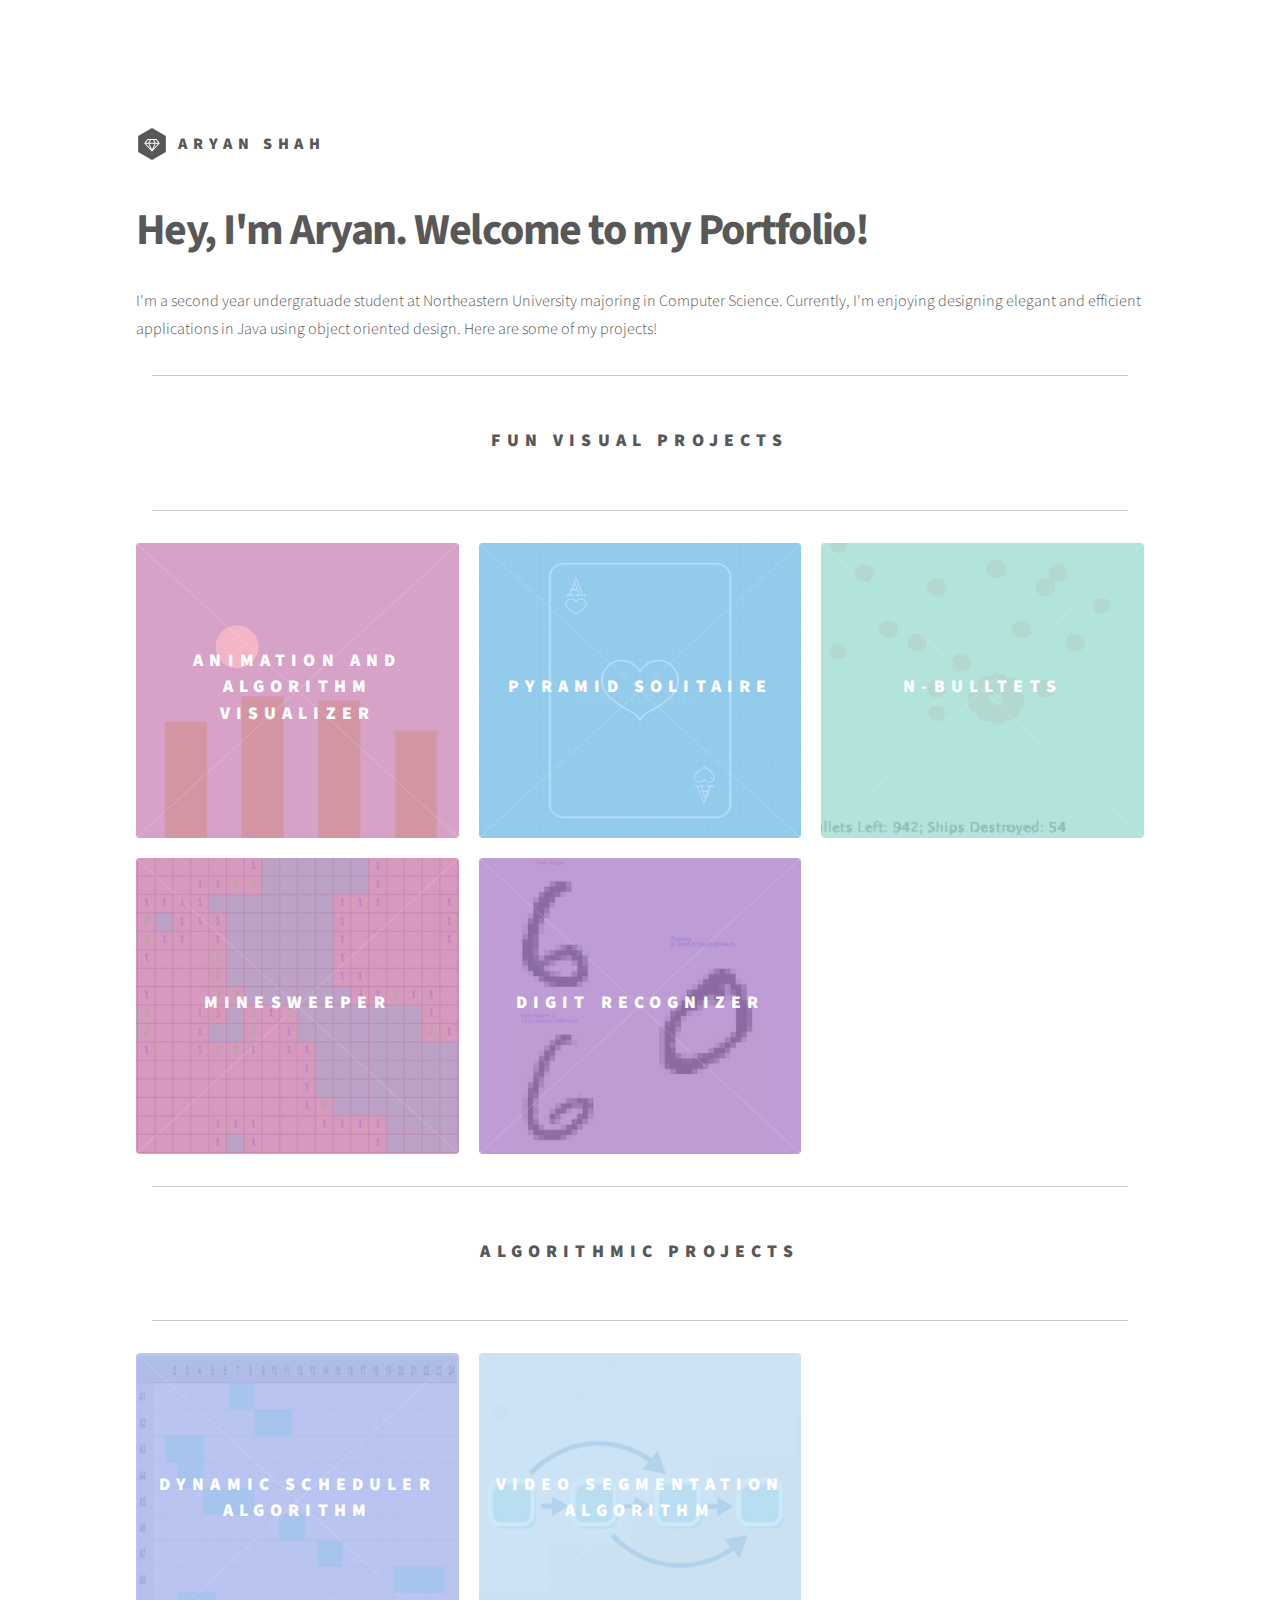
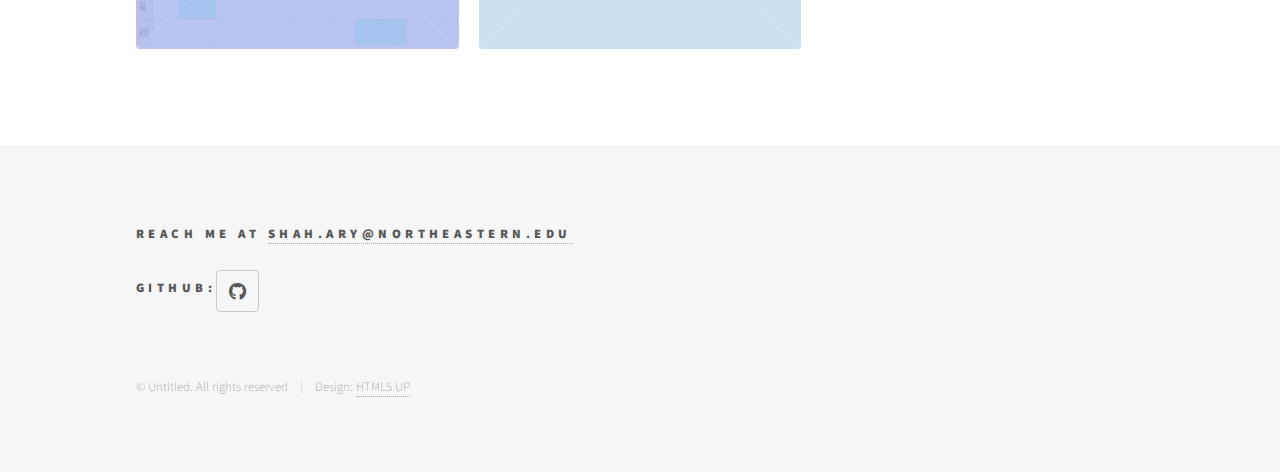
==== index.html @ 9be055de "Initial commit" ====
<!DOCTYPE HTML>
<!--
	Phantom by HTML5 UP
	html5up.net | @ajlkn
	Free for personal and commercial use under the CCA 3.0 license (html5up.net/license)
-->
<html>
	<head>
		<title>My Portfolio</title>
		<meta charset="utf-8" />
		<meta name="viewport" content="width=device-width, initial-scale=1, user-scalable=no" />
		<link rel="stylesheet" href="assets/css/main.css" />
		<noscript><link rel="stylesheet" href="assets/css/noscript.css" /></noscript>
	</head>
	<body class="is-preload">
		<!-- Wrapper -->
			<div id="wrapper">

				<!-- Header -->
					<header id="header">
						<div class="inner">
							<!-- Logo -->
							<a href="index.html" class="logo">
								<span class="symbol"><img src="images/logo.svg" alt="" /></span><span class="title">Aryan Shah</span>
							</a>
						</div>
					</header>

				<!-- Main -->
					<div id="main">
						<div class="inner">
							<header>
								<h1>Hey, I'm Aryan. Welcome to my Portfolio!</h1>
								<p>I'm a second year undergratuade student at Northeastern University majoring in Computer Science. Currently, I'm enjoying  
									designing elegant and efficient applications in Java using object oriented design. Here are some of my projects!
								</p> 
							</header>
							<hr>
							<h2 class="tiles-title">Fun Visual Projects</h2>
							<hr>
							<section class="tiles">
								<article class="style1">
									<span class="image">
										<img src="images/buildings.png" alt="" />
									</span>
									<a href="show-visualizer.html">
										<h2>Animation and Algorithm Visualizer</h2>
										<div class="content">
											<p class="bold">A Java Application that parses and renders a set of textual instructions as an animation.
											</p>
										</div>
									</a>
								</article>
								<article class="style2">
									<span class="image">
										<img src="images/hearts.jpg" alt="" />
									</span>
									<a href="show-solitaire.html">
										<h2>Pyramid Solitaire</h2>
										<div class="content">
											<p class="bold">A game of Pyramid Solitaire with some exciting variations, playable from the command line.</p>
										</div>
									</a>
								</article>
								<article class="style3">
									<span class="image">
										<img src="images/N-Bullets-New.png" alt="" />
									</span>
									<a href="show-bullets.html">
										<h2>N-Bulltets</h2>
										<div class="content">
											<p class="bold">A visually appealing game of shooting bullets that have a domino like effect on colliding with ships.</p>
										</div>
									</a>
								</article>
								<article class="style4">
									<span class="image">
										<img src="images/Minesweeper.png" alt="" />
									</span>
									<a href="show-minesweeper.html">
										<h2>Minesweeper</h2>
										<div class="content">
											<p class="bold">The classic game of Minesweeper!</p>
										</div>
									</a>
								</article>
								<article class="style5">
									<span class="image" style="opacity: 150%;">
										<img src="images/digit-recognizer.png" alt="" />
									</span>
									<a href="show-classifier.html">
										<h2>Digit Recognizer</h2>
										<div class="content">
											<p class="bold">Digit recognition in the functional programming language Racket.</p>
										</div>
									</a>
								</article>
							</section>
							<hr>
							<h2 class="tiles-title">Algorithmic Projects</h2>
							<hr>
							<section class="tiles">
								<article class="style6">
									<span class="image">
										<img src="images/interval-scheduling.png" alt="" />
									</span>
									<a href="show-scheduler.html">
										<h2>Dynamic Scheduler Algorithm</h2>
										<div class="content">
											<p class="bold">A scheduling algorithm that optimizes cancellable requests, recieved throughout the day, in linear time!</p>
										</div>
									</a>
								</article>
								<article class="style2">
									<span class="image" style="opacity: 50%;">
										<img src="images/dp.png" alt="" />
									</span>
									<a href="show-segmentation.html">
										<h2>Video Segmentation Algorithm</h2>
										<div class="content">
											<p class="bold">A dynamic programming algorithm that provides an optimal paritioning of clips from 3 different cameras to maximize video quality.</p>
										</div>
									</a>
							</section>
						</div>
					</div>

				<!-- Footer -->
					<footer id="footer">
						<div class="inner">
							<section>
								<h5>Reach me at <a href="mailto:shah.ary@northeastern.edu">shah.ary@northeastern.edu</a></h5>
								<div>
									<h5 style="float: left; margin: auto; padding-top: 1.5%;">GitHub:</h5><a style="float: left;" href="https://github.com/aryanshah701" target= "_blank" class="icon brands style2 fa-github"><span class="label">GitHub</span></a>
								</div>
							</section>
							<ul class="copyright">
								<li>&copy; Untitled. All rights reserved</li><li>Design: <a href="http://html5up.net">HTML5 UP</a></li>
							</ul>
						</div>
					</footer>

			</div>

		<!-- Scripts -->
			<script src="assets/js/jquery.min.js"></script>
			<script src="assets/js/browser.min.js"></script>
			<script src="assets/js/breakpoints.min.js"></script>
			<script src="assets/js/util.js"></script>
			<script src="assets/js/main.js"></script>

	</body>
</html>
---- assets/css/main.css ----
@import url(fontawesome-all.min.css);
@import url("https://fonts.googleapis.com/css?family=Source+Sans+Pro:300,700,900");

/*
	Phantom by HTML5 UP
	html5up.net | @ajlkn
	Free for personal and commercial use under the CCA 3.0 license (html5up.net/license)
*/

html, body, div, span, applet, object,
iframe, h1, h2, h3, h4, h5, h6, p, blockquote,
pre, a, abbr, acronym, address, big, cite,
code, del, dfn, em, img, ins, kbd, q, s, samp,
small, strike, strong, sub, sup, tt, var, b,
u, i, center, dl, dt, dd, ol, ul, li, fieldset,
form, label, legend, table, caption, tbody,
tfoot, thead, tr, th, td, article, aside,
canvas, details, embed, figure, figcaption,
footer, header, hgroup, menu, nav, output, ruby,
section, summary, time, mark, audio, video {
	margin: 0;
	padding: 0;
	border: 0;
	font-size: 100%;
	font: inherit;
	vertical-align: baseline;}

article, aside, details, figcaption, figure,
footer, header, hgroup, menu, nav, section {
	display: block;}

body {
	line-height: 1;
}

ol, ul {
	list-style: none;
}

blockquote, q {
	quotes: none;
}

	blockquote:before, blockquote:after, q:before, q:after {
		content: '';
		content: none;
	}

table {
	border-collapse: collapse;
	border-spacing: 0;
}

body {
	-webkit-text-size-adjust: none;
}

mark {
	background-color: transparent;
	color: inherit;
}

input::-moz-focus-inner {
	border: 0;
	padding: 0;
}

input, select, textarea {
	-moz-appearance: none;
	-webkit-appearance: none;
	-ms-appearance: none;
	appearance: none;
}

#algorithm-tiles {
	padding-top: 10%;
}

.tiles-title {
	padding-top: 2%;
	padding-bottom: 2%;
	text-align: center;
}

.bold {
	font-weight: 600;
}

.container {
	display: flex;
	justify-content: center;
}

.code-button {
	margin-left: 2%;
}

.video-container {
    position: relative;
    padding-bottom: 56.25%; /* 16:9 */
    height: 0;
}
.video-container iframe {
    position: absolute;
    top: 0;
    left: 0;
    width: 100%;
    height: 100%;
}

/* Basic */

	@-ms-viewport {
		width: device-width;
	}

	body {
		-ms-overflow-style: scrollbar;
	}

	@media screen and (max-width: 480px) {

		html, body {
			min-width: 320px;
		}

	}

	html {
		box-sizing: border-box;
	}

	*, *:before, *:after {
		box-sizing: inherit;
	}

	body {
		background: #ffffff;
	}

		body.is-preload *, body.is-preload *:before, body.is-preload *:after {
			-moz-animation: none !important;
			-webkit-animation: none !important;
			-ms-animation: none !important;
			animation: none !important;
			-moz-transition: none !important;
			-webkit-transition: none !important;
			-ms-transition: none !important;
			transition: none !important;
		}

/* Type */

	body, input, select, textarea {
		color: #585858;
		font-family: "Source Sans Pro", Helvetica, sans-serif;
		font-size: 16pt;
		font-weight: 300;
		line-height: 1.75;
	}

		@media screen and (max-width: 1680px) {

			body, input, select, textarea {
				font-size: 14pt;
			}

		}

		@media screen and (max-width: 1280px) {

			body, input, select, textarea {
				font-size: 12pt;
			}

		}

	a {
		-moz-transition: border-bottom-color 0.2s ease, color 0.2s ease;
		-webkit-transition: border-bottom-color 0.2s ease, color 0.2s ease;
		-ms-transition: border-bottom-color 0.2s ease, color 0.2s ease;
		transition: border-bottom-color 0.2s ease, color 0.2s ease;
		text-decoration: none;
		color: #585858;
		border-bottom: dotted 1px rgba(88, 88, 88, 0.5);
	}

		a:hover {
			border-bottom-color: transparent;
			color: #f2849e !important;
		}

	strong, b {
		font-weight: 900;
	}

	em, i {
		font-style: italic;
	}

	p {
		margin: 0 0 2em 0;
	}

	h1 {
		font-size: 2.75em;
		font-weight: 700;
		line-height: 1.3;
		margin: 0 0 1em 0;
		letter-spacing: -0.035em;
	}

		h1 a {
			color: inherit;
		}

		@media screen and (max-width: 736px) {

			h1 {
				font-size: 2em;
				margin: 0 0 1em 0;
			}

		}

		@media screen and (max-width: 360px) {

			h1 {
				font-size: 1.75em;
			}

		}

	h2, h3, h4, h5, h6 {
		font-weight: 900;
		line-height: 1.5;
		margin: 0 0 2em 0;
		text-transform: uppercase;
		letter-spacing: 0.35em;
	}

		h2 a, h3 a, h4 a, h5 a, h6 a {
			color: inherit;
		}

	h2 {
		font-size: 1.1em;
	}

	h3 {
		font-size: 1em;
	}

	h4 {
		font-size: 0.8em;
	}

	h5 {
		font-size: 0.8em;
	}

	h6 {
		font-size: 0.8em;
	}

	@media screen and (max-width: 980px) {

		h1 br, h2 br, h3 br, h4 br, h5 br, h6 br {
			display: none;
		}

	}

	@media screen and (max-width: 736px) {

		h2 {
			font-size: 1em;
		}

		h3 {
			font-size: 0.8em;
		}

	}

	sub {
		font-size: 0.8em;
		position: relative;
		top: 0.5em;
	}

	sup {
		font-size: 0.8em;
		position: relative;
		top: -0.5em;
	}

	blockquote {
		border-left: solid 4px #c9c9c9;
		font-style: italic;
		margin: 0 0 2em 0;
		padding: 0.5em 0 0.5em 2em;
	}

	code {
		background: rgba(144, 144, 144, 0.075);
		border-radius: 4px;
		border: solid 1px #c9c9c9;
		font-family: "Courier New", monospace;
		font-size: 0.9em;
		margin: 0 0.25em;
		padding: 0.25em 0.65em;
	}

	pre {
		-webkit-overflow-scrolling: touch;
		font-family: "Courier New", monospace;
		font-size: 0.9em;
		margin: 0 0 2em 0;
	}

		pre code {
			display: block;
			line-height: 1.75;
			padding: 1em 1.5em;
			overflow-x: auto;
		}

	hr {
		border: 0;
		border-bottom: solid 1px #c9c9c9;
		margin: 2em 1em;
	}

		hr.major {
			margin: 1em 0;
		}

	.align-left {
		text-align: left;
	}

	.align-center {
		text-align: center;
	}

	.align-right {
		text-align: right;
	}

/* Row */

	.row {
		display: flex;
		flex-wrap: wrap;
		box-sizing: border-box;
		align-items: stretch;
	}

		.row > * {
			box-sizing: border-box;
		}

		.row.gtr-uniform > * > :last-child {
			margin-bottom: 0;
		}

		.row.aln-left {
			justify-content: flex-start;
		}

		.row.aln-center {
			justify-content: center;
		}

		.row.aln-right {
			justify-content: flex-end;
		}

		.row.aln-top {
			align-items: flex-start;
		}

		.row.aln-middle {
			align-items: center;
		}

		.row.aln-bottom {
			align-items: flex-end;
		}

		.row > .imp {
			order: -1;
		}

		.row > .col-1 {
			width: 8.33333%;
		}

		.row > .off-1 {
			margin-left: 8.33333%;
		}

		.row > .col-2 {
			width: 16.66667%;
		}

		.row > .off-2 {
			margin-left: 16.66667%;
		}

		.row > .col-3 {
			width: 25%;
		}

		.row > .off-3 {
			margin-left: 25%;
		}

		.row > .col-4 {
			width: 33.33333%;
		}

		.row > .off-4 {
			margin-left: 33.33333%;
		}

		.row > .col-5 {
			width: 41.66667%;
		}

		.row > .off-5 {
			margin-left: 41.66667%;
		}

		.row > .col-6 {
			width: 50%;
		}

		.row > .off-6 {
			margin-left: 50%;
		}

		.row > .col-7 {
			width: 58.33333%;
		}

		.row > .off-7 {
			margin-left: 58.33333%;
		}

		.row > .col-8 {
			width: 66.66667%;
		}

		.row > .off-8 {
			margin-left: 66.66667%;
		}

		.row > .col-9 {
			width: 75%;
		}

		.row > .off-9 {
			margin-left: 75%;
		}

		.row > .col-10 {
			width: 83.33333%;
		}

		.row > .off-10 {
			margin-left: 83.33333%;
		}

		.row > .col-11 {
			width: 91.66667%;
		}

		.row > .off-11 {
			margin-left: 91.66667%;
		}

		.row > .col-12 {
			width: 100%;
		}

		.row > .off-12 {
			margin-left: 100%;
		}

		.row.gtr-0 {
			margin-top: 0;
			margin-left: 0em;
		}

			.row.gtr-0 > * {
				padding: 0 0 0 0em;
			}

			.row.gtr-0.gtr-uniform {
				margin-top: 0em;
			}

				.row.gtr-0.gtr-uniform > * {
					padding-top: 0em;
				}

		.row.gtr-25 {
			margin-top: 0;
			margin-left: -0.5em;
		}

			.row.gtr-25 > * {
				padding: 0 0 0 0.5em;
			}

			.row.gtr-25.gtr-uniform {
				margin-top: -0.5em;
			}

				.row.gtr-25.gtr-uniform > * {
					padding-top: 0.5em;
				}

		.row.gtr-50 {
			margin-top: 0;
			margin-left: -1em;
		}

			.row.gtr-50 > * {
				padding: 0 0 0 1em;
			}

			.row.gtr-50.gtr-uniform {
				margin-top: -1em;
			}

				.row.gtr-50.gtr-uniform > * {
					padding-top: 1em;
				}

		.row {
			margin-top: 0;
			margin-left: -2em;
		}

			.row > * {
				padding: 0 0 0 2em;
			}

			.row.gtr-uniform {
				margin-top: -2em;
			}

				.row.gtr-uniform > * {
					padding-top: 2em;
				}

		.row.gtr-150 {
			margin-top: 0;
			margin-left: -3em;
		}

			.row.gtr-150 > * {
				padding: 0 0 0 3em;
			}

			.row.gtr-150.gtr-uniform {
				margin-top: -3em;
			}

				.row.gtr-150.gtr-uniform > * {
					padding-top: 3em;
				}

		.row.gtr-200 {
			margin-top: 0;
			margin-left: -4em;
		}

			.row.gtr-200 > * {
				padding: 0 0 0 4em;
			}

			.row.gtr-200.gtr-uniform {
				margin-top: -4em;
			}

				.row.gtr-200.gtr-uniform > * {
					padding-top: 4em;
				}

		@media screen and (max-width: 1680px) {

			.row {
				display: flex;
				flex-wrap: wrap;
				box-sizing: border-box;
				align-items: stretch;
			}

				.row > * {
					box-sizing: border-box;
				}

				.row.gtr-uniform > * > :last-child {
					margin-bottom: 0;
				}

				.row.aln-left {
					justify-content: flex-start;
				}

				.row.aln-center {
					justify-content: center;
				}

				.row.aln-right {
					justify-content: flex-end;
				}

				.row.aln-top {
					align-items: flex-start;
				}

				.row.aln-middle {
					align-items: center;
				}

				.row.aln-bottom {
					align-items: flex-end;
				}

				.row > .imp-xlarge {
					order: -1;
				}

				.row > .col-1-xlarge {
					width: 8.33333%;
				}

				.row > .off-1-xlarge {
					margin-left: 8.33333%;
				}

				.row > .col-2-xlarge {
					width: 16.66667%;
				}

				.row > .off-2-xlarge {
					margin-left: 16.66667%;
				}

				.row > .col-3-xlarge {
					width: 25%;
				}

				.row > .off-3-xlarge {
					margin-left: 25%;
				}

				.row > .col-4-xlarge {
					width: 33.33333%;
				}

				.row > .off-4-xlarge {
					margin-left: 33.33333%;
				}

				.row > .col-5-xlarge {
					width: 41.66667%;
				}

				.row > .off-5-xlarge {
					margin-left: 41.66667%;
				}

				.row > .col-6-xlarge {
					width: 50%;
				}

				.row > .off-6-xlarge {
					margin-left: 50%;
				}

				.row > .col-7-xlarge {
					width: 58.33333%;
				}

				.row > .off-7-xlarge {
					margin-left: 58.33333%;
				}

				.row > .col-8-xlarge {
					width: 66.66667%;
				}

				.row > .off-8-xlarge {
					margin-left: 66.66667%;
				}

				.row > .col-9-xlarge {
					width: 75%;
				}

				.row > .off-9-xlarge {
					margin-left: 75%;
				}

				.row > .col-10-xlarge {
					width: 83.33333%;
				}

				.row > .off-10-xlarge {
					margin-left: 83.33333%;
				}

				.row > .col-11-xlarge {
					width: 91.66667%;
				}

				.row > .off-11-xlarge {
					margin-left: 91.66667%;
				}

				.row > .col-12-xlarge {
					width: 100%;
				}

				.row > .off-12-xlarge {
					margin-left: 100%;
				}

				.row.gtr-0 {
					margin-top: 0;
					margin-left: 0em;
				}

					.row.gtr-0 > * {
						padding: 0 0 0 0em;
					}

					.row.gtr-0.gtr-uniform {
						margin-top: 0em;
					}

						.row.gtr-0.gtr-uniform > * {
							padding-top: 0em;
						}

				.row.gtr-25 {
					margin-top: 0;
					margin-left: -0.5em;
				}

					.row.gtr-25 > * {
						padding: 0 0 0 0.5em;
					}

					.row.gtr-25.gtr-uniform {
						margin-top: -0.5em;
					}

						.row.gtr-25.gtr-uniform > * {
							padding-top: 0.5em;
						}

				.row.gtr-50 {
					margin-top: 0;
					margin-left: -1em;
				}

					.row.gtr-50 > * {
						padding: 0 0 0 1em;
					}

					.row.gtr-50.gtr-uniform {
						margin-top: -1em;
					}

						.row.gtr-50.gtr-uniform > * {
							padding-top: 1em;
						}

				.row {
					margin-top: 0;
					margin-left: -2em;
				}

					.row > * {
						padding: 0 0 0 2em;
					}

					.row.gtr-uniform {
						margin-top: -2em;
					}

						.row.gtr-uniform > * {
							padding-top: 2em;
						}

				.row.gtr-150 {
					margin-top: 0;
					margin-left: -3em;
				}

					.row.gtr-150 > * {
						padding: 0 0 0 3em;
					}

					.row.gtr-150.gtr-uniform {
						margin-top: -3em;
					}

						.row.gtr-150.gtr-uniform > * {
							padding-top: 3em;
						}

				.row.gtr-200 {
					margin-top: 0;
					margin-left: -4em;
				}

					.row.gtr-200 > * {
						padding: 0 0 0 4em;
					}

					.row.gtr-200.gtr-uniform {
						margin-top: -4em;
					}

						.row.gtr-200.gtr-uniform > * {
							padding-top: 4em;
						}

		}

		@media screen and (max-width: 1280px) {

			.row {
				display: flex;
				flex-wrap: wrap;
				box-sizing: border-box;
				align-items: stretch;
			}

				.row > * {
					box-sizing: border-box;
				}

				.row.gtr-uniform > * > :last-child {
					margin-bottom: 0;
				}

				.row.aln-left {
					justify-content: flex-start;
				}

				.row.aln-center {
					justify-content: center;
				}

				.row.aln-right {
					justify-content: flex-end;
				}

				.row.aln-top {
					align-items: flex-start;
				}

				.row.aln-middle {
					align-items: center;
				}

				.row.aln-bottom {
					align-items: flex-end;
				}

				.row > .imp-large {
					order: -1;
				}

				.row > .col-1-large {
					width: 8.33333%;
				}

				.row > .off-1-large {
					margin-left: 8.33333%;
				}

				.row > .col-2-large {
					width: 16.66667%;
				}

				.row > .off-2-large {
					margin-left: 16.66667%;
				}

				.row > .col-3-large {
					width: 25%;
				}

				.row > .off-3-large {
					margin-left: 25%;
				}

				.row > .col-4-large {
					width: 33.33333%;
				}

				.row > .off-4-large {
					margin-left: 33.33333%;
				}

				.row > .col-5-large {
					width: 41.66667%;
				}

				.row > .off-5-large {
					margin-left: 41.66667%;
				}

				.row > .col-6-large {
					width: 50%;
				}

				.row > .off-6-large {
					margin-left: 50%;
				}

				.row > .col-7-large {
					width: 58.33333%;
				}

				.row > .off-7-large {
					margin-left: 58.33333%;
				}

				.row > .col-8-large {
					width: 66.66667%;
				}

				.row > .off-8-large {
					margin-left: 66.66667%;
				}

				.row > .col-9-large {
					width: 75%;
				}

				.row > .off-9-large {
					margin-left: 75%;
				}

				.row > .col-10-large {
					width: 83.33333%;
				}

				.row > .off-10-large {
					margin-left: 83.33333%;
				}

				.row > .col-11-large {
					width: 91.66667%;
				}

				.row > .off-11-large {
					margin-left: 91.66667%;
				}

				.row > .col-12-large {
					width: 100%;
				}

				.row > .off-12-large {
					margin-left: 100%;
				}

				.row.gtr-0 {
					margin-top: 0;
					margin-left: 0em;
				}

					.row.gtr-0 > * {
						padding: 0 0 0 0em;
					}

					.row.gtr-0.gtr-uniform {
						margin-top: 0em;
					}

						.row.gtr-0.gtr-uniform > * {
							padding-top: 0em;
						}

				.row.gtr-25 {
					margin-top: 0;
					margin-left: -0.5em;
				}

					.row.gtr-25 > * {
						padding: 0 0 0 0.5em;
					}

					.row.gtr-25.gtr-uniform {
						margin-top: -0.5em;
					}

						.row.gtr-25.gtr-uniform > * {
							padding-top: 0.5em;
						}

				.row.gtr-50 {
					margin-top: 0;
					margin-left: -1em;
				}

					.row.gtr-50 > * {
						padding: 0 0 0 1em;
					}

					.row.gtr-50.gtr-uniform {
						margin-top: -1em;
					}

						.row.gtr-50.gtr-uniform > * {
							padding-top: 1em;
						}

				.row {
					margin-top: 0;
					margin-left: -2em;
				}

					.row > * {
						padding: 0 0 0 2em;
					}

					.row.gtr-uniform {
						margin-top: -2em;
					}

						.row.gtr-uniform > * {
							padding-top: 2em;
						}

				.row.gtr-150 {
					margin-top: 0;
					margin-left: -3em;
				}

					.row.gtr-150 > * {
						padding: 0 0 0 3em;
					}

					.row.gtr-150.gtr-uniform {
						margin-top: -3em;
					}

						.row.gtr-150.gtr-uniform > * {
							padding-top: 3em;
						}

				.row.gtr-200 {
					margin-top: 0;
					margin-left: -4em;
				}

					.row.gtr-200 > * {
						padding: 0 0 0 4em;
					}

					.row.gtr-200.gtr-uniform {
						margin-top: -4em;
					}

						.row.gtr-200.gtr-uniform > * {
							padding-top: 4em;
						}

		}

		@media screen and (max-width: 980px) {

			.row {
				display: flex;
				flex-wrap: wrap;
				box-sizing: border-box;
				align-items: stretch;
			}

				.row > * {
					box-sizing: border-box;
				}

				.row.gtr-uniform > * > :last-child {
					margin-bottom: 0;
				}

				.row.aln-left {
					justify-content: flex-start;
				}

				.row.aln-center {
					justify-content: center;
				}

				.row.aln-right {
					justify-content: flex-end;
				}

				.row.aln-top {
					align-items: flex-start;
				}

				.row.aln-middle {
					align-items: center;
				}

				.row.aln-bottom {
					align-items: flex-end;
				}

				.row > .imp-medium {
					order: -1;
				}

				.row > .col-1-medium {
					width: 8.33333%;
				}

				.row > .off-1-medium {
					margin-left: 8.33333%;
				}

				.row > .col-2-medium {
					width: 16.66667%;
				}

				.row > .off-2-medium {
					margin-left: 16.66667%;
				}

				.row > .col-3-medium {
					width: 25%;
				}

				.row > .off-3-medium {
					margin-left: 25%;
				}

				.row > .col-4-medium {
					width: 33.33333%;
				}

				.row > .off-4-medium {
					margin-left: 33.33333%;
				}

				.row > .col-5-medium {
					width: 41.66667%;
				}

				.row > .off-5-medium {
					margin-left: 41.66667%;
				}

				.row > .col-6-medium {
					width: 50%;
				}

				.row > .off-6-medium {
					margin-left: 50%;
				}

				.row > .col-7-medium {
					width: 58.33333%;
				}

				.row > .off-7-medium {
					margin-left: 58.33333%;
				}

				.row > .col-8-medium {
					width: 66.66667%;
				}

				.row > .off-8-medium {
					margin-left: 66.66667%;
				}

				.row > .col-9-medium {
					width: 75%;
				}

				.row > .off-9-medium {
					margin-left: 75%;
				}

				.row > .col-10-medium {
					width: 83.33333%;
				}

				.row > .off-10-medium {
					margin-left: 83.33333%;
				}

				.row > .col-11-medium {
					width: 91.66667%;
				}

				.row > .off-11-medium {
					margin-left: 91.66667%;
				}

				.row > .col-12-medium {
					width: 100%;
				}

				.row > .off-12-medium {
					margin-left: 100%;
				}

				.row.gtr-0 {
					margin-top: 0;
					margin-left: 0em;
				}

					.row.gtr-0 > * {
						padding: 0 0 0 0em;
					}

					.row.gtr-0.gtr-uniform {
						margin-top: 0em;
					}

						.row.gtr-0.gtr-uniform > * {
							padding-top: 0em;
						}

				.row.gtr-25 {
					margin-top: 0;
					margin-left: -0.375em;
				}

					.row.gtr-25 > * {
						padding: 0 0 0 0.375em;
					}

					.row.gtr-25.gtr-uniform {
						margin-top: -0.375em;
					}

						.row.gtr-25.gtr-uniform > * {
							padding-top: 0.375em;
						}

				.row.gtr-50 {
					margin-top: 0;
					margin-left: -0.75em;
				}

					.row.gtr-50 > * {
						padding: 0 0 0 0.75em;
					}

					.row.gtr-50.gtr-uniform {
						margin-top: -0.75em;
					}

						.row.gtr-50.gtr-uniform > * {
							padding-top: 0.75em;
						}

				.row {
					margin-top: 0;
					margin-left: -1.5em;
				}

					.row > * {
						padding: 0 0 0 1.5em;
					}

					.row.gtr-uniform {
						margin-top: -1.5em;
					}

						.row.gtr-uniform > * {
							padding-top: 1.5em;
						}

				.row.gtr-150 {
					margin-top: 0;
					margin-left: -2.25em;
				}

					.row.gtr-150 > * {
						padding: 0 0 0 2.25em;
					}

					.row.gtr-150.gtr-uniform {
						margin-top: -2.25em;
					}

						.row.gtr-150.gtr-uniform > * {
							padding-top: 2.25em;
						}

				.row.gtr-200 {
					margin-top: 0;
					margin-left: -3em;
				}

					.row.gtr-200 > * {
						padding: 0 0 0 3em;
					}

					.row.gtr-200.gtr-uniform {
						margin-top: -3em;
					}

						.row.gtr-200.gtr-uniform > * {
							padding-top: 3em;
						}

		}

		@media screen and (max-width: 736px) {

			.row {
				display: flex;
				flex-wrap: wrap;
				box-sizing: border-box;
				align-items: stretch;
			}

				.row > * {
					box-sizing: border-box;
				}

				.row.gtr-uniform > * > :last-child {
					margin-bottom: 0;
				}

				.row.aln-left {
					justify-content: flex-start;
				}

				.row.aln-center {
					justify-content: center;
				}

				.row.aln-right {
					justify-content: flex-end;
				}

				.row.aln-top {
					align-items: flex-start;
				}

				.row.aln-middle {
					align-items: center;
				}

				.row.aln-bottom {
					align-items: flex-end;
				}

				.row > .imp-small {
					order: -1;
				}

				.row > .col-1-small {
					width: 8.33333%;
				}

				.row > .off-1-small {
					margin-left: 8.33333%;
				}

				.row > .col-2-small {
					width: 16.66667%;
				}

				.row > .off-2-small {
					margin-left: 16.66667%;
				}

				.row > .col-3-small {
					width: 25%;
				}

				.row > .off-3-small {
					margin-left: 25%;
				}

				.row > .col-4-small {
					width: 33.33333%;
				}

				.row > .off-4-small {
					margin-left: 33.33333%;
				}

				.row > .col-5-small {
					width: 41.66667%;
				}

				.row > .off-5-small {
					margin-left: 41.66667%;
				}

				.row > .col-6-small {
					width: 50%;
				}

				.row > .off-6-small {
					margin-left: 50%;
				}

				.row > .col-7-small {
					width: 58.33333%;
				}

				.row > .off-7-small {
					margin-left: 58.33333%;
				}

				.row > .col-8-small {
					width: 66.66667%;
				}

				.row > .off-8-small {
					margin-left: 66.66667%;
				}

				.row > .col-9-small {
					width: 75%;
				}

				.row > .off-9-small {
					margin-left: 75%;
				}

				.row > .col-10-small {
					width: 83.33333%;
				}

				.row > .off-10-small {
					margin-left: 83.33333%;
				}

				.row > .col-11-small {
					width: 91.66667%;
				}

				.row > .off-11-small {
					margin-left: 91.66667%;
				}

				.row > .col-12-small {
					width: 100%;
				}

				.row > .off-12-small {
					margin-left: 100%;
				}

				.row.gtr-0 {
					margin-top: 0;
					margin-left: 0em;
				}

					.row.gtr-0 > * {
						padding: 0 0 0 0em;
					}

					.row.gtr-0.gtr-uniform {
						margin-top: 0em;
					}

						.row.gtr-0.gtr-uniform > * {
							padding-top: 0em;
						}

				.row.gtr-25 {
					margin-top: 0;
					margin-left: -0.25em;
				}

					.row.gtr-25 > * {
						padding: 0 0 0 0.25em;
					}

					.row.gtr-25.gtr-uniform {
						margin-top: -0.25em;
					}

						.row.gtr-25.gtr-uniform > * {
							padding-top: 0.25em;
						}

				.row.gtr-50 {
					margin-top: 0;
					margin-left: -0.5em;
				}

					.row.gtr-50 > * {
						padding: 0 0 0 0.5em;
					}

					.row.gtr-50.gtr-uniform {
						margin-top: -0.5em;
					}

						.row.gtr-50.gtr-uniform > * {
							padding-top: 0.5em;
						}

				.row {
					margin-top: 0;
					margin-left: -1em;
				}

					.row > * {
						padding: 0 0 0 1em;
					}

					.row.gtr-uniform {
						margin-top: -1em;
					}

						.row.gtr-uniform > * {
							padding-top: 1em;
						}

				.row.gtr-150 {
					margin-top: 0;
					margin-left: -1.5em;
				}

					.row.gtr-150 > * {
						padding: 0 0 0 1.5em;
					}

					.row.gtr-150.gtr-uniform {
						margin-top: -1.5em;
					}

						.row.gtr-150.gtr-uniform > * {
							padding-top: 1.5em;
						}

				.row.gtr-200 {
					margin-top: 0;
					margin-left: -2em;
				}

					.row.gtr-200 > * {
						padding: 0 0 0 2em;
					}

					.row.gtr-200.gtr-uniform {
						margin-top: -2em;
					}

						.row.gtr-200.gtr-uniform > * {
							padding-top: 2em;
						}

		}

		@media screen and (max-width: 480px) {

			.row {
				display: flex;
				flex-wrap: wrap;
				box-sizing: border-box;
				align-items: stretch;
			}

				.row > * {
					box-sizing: border-box;
				}

				.row.gtr-uniform > * > :last-child {
					margin-bottom: 0;
				}

				.row.aln-left {
					justify-content: flex-start;
				}

				.row.aln-center {
					justify-content: center;
				}

				.row.aln-right {
					justify-content: flex-end;
				}

				.row.aln-top {
					align-items: flex-start;
				}

				.row.aln-middle {
					align-items: center;
				}

				.row.aln-bottom {
					align-items: flex-end;
				}

				.row > .imp-xsmall {
					order: -1;
				}

				.row > .col-1-xsmall {
					width: 8.33333%;
				}

				.row > .off-1-xsmall {
					margin-left: 8.33333%;
				}

				.row > .col-2-xsmall {
					width: 16.66667%;
				}

				.row > .off-2-xsmall {
					margin-left: 16.66667%;
				}

				.row > .col-3-xsmall {
					width: 25%;
				}

				.row > .off-3-xsmall {
					margin-left: 25%;
				}

				.row > .col-4-xsmall {
					width: 33.33333%;
				}

				.row > .off-4-xsmall {
					margin-left: 33.33333%;
				}

				.row > .col-5-xsmall {
					width: 41.66667%;
				}

				.row > .off-5-xsmall {
					margin-left: 41.66667%;
				}

				.row > .col-6-xsmall {
					width: 50%;
				}

				.row > .off-6-xsmall {
					margin-left: 50%;
				}

				.row > .col-7-xsmall {
					width: 58.33333%;
				}

				.row > .off-7-xsmall {
					margin-left: 58.33333%;
				}

				.row > .col-8-xsmall {
					width: 66.66667%;
				}

				.row > .off-8-xsmall {
					margin-left: 66.66667%;
				}

				.row > .col-9-xsmall {
					width: 75%;
				}

				.row > .off-9-xsmall {
					margin-left: 75%;
				}

				.row > .col-10-xsmall {
					width: 83.33333%;
				}

				.row > .off-10-xsmall {
					margin-left: 83.33333%;
				}

				.row > .col-11-xsmall {
					width: 91.66667%;
				}

				.row > .off-11-xsmall {
					margin-left: 91.66667%;
				}

				.row > .col-12-xsmall {
					width: 100%;
				}

				.row > .off-12-xsmall {
					margin-left: 100%;
				}

				.row.gtr-0 {
					margin-top: 0;
					margin-left: 0em;
				}

					.row.gtr-0 > * {
						padding: 0 0 0 0em;
					}

					.row.gtr-0.gtr-uniform {
						margin-top: 0em;
					}

						.row.gtr-0.gtr-uniform > * {
							padding-top: 0em;
						}

				.row.gtr-25 {
					margin-top: 0;
					margin-left: -0.25em;
				}

					.row.gtr-25 > * {
						padding: 0 0 0 0.25em;
					}

					.row.gtr-25.gtr-uniform {
						margin-top: -0.25em;
					}

						.row.gtr-25.gtr-uniform > * {
							padding-top: 0.25em;
						}

				.row.gtr-50 {
					margin-top: 0;
					margin-left: -0.5em;
				}

					.row.gtr-50 > * {
						padding: 0 0 0 0.5em;
					}

					.row.gtr-50.gtr-uniform {
						margin-top: -0.5em;
					}

						.row.gtr-50.gtr-uniform > * {
							padding-top: 0.5em;
						}

				.row {
					margin-top: 0;
					margin-left: -1em;
				}

					.row > * {
						padding: 0 0 0 1em;
					}

					.row.gtr-uniform {
						margin-top: -1em;
					}

						.row.gtr-uniform > * {
							padding-top: 1em;
						}

				.row.gtr-150 {
					margin-top: 0;
					margin-left: -1.5em;
				}

					.row.gtr-150 > * {
						padding: 0 0 0 1.5em;
					}

					.row.gtr-150.gtr-uniform {
						margin-top: -1.5em;
					}

						.row.gtr-150.gtr-uniform > * {
							padding-top: 1.5em;
						}

				.row.gtr-200 {
					margin-top: 0;
					margin-left: -2em;
				}

					.row.gtr-200 > * {
						padding: 0 0 0 2em;
					}

					.row.gtr-200.gtr-uniform {
						margin-top: -2em;
					}

						.row.gtr-200.gtr-uniform > * {
							padding-top: 2em;
						}

		}

/* Section/Article */

	section.special, article.special {
		text-align: center;
	}

	header p {
		margin-top: -1em;
	}

	@media screen and (max-width: 736px) {

		header p {
			margin-top: 0;
		}

	}

/* Icon */

	.icon {
		text-decoration: none;
		border-bottom: none;
		position: relative;
	}

		.icon:before {
			-moz-osx-font-smoothing: grayscale;
			-webkit-font-smoothing: antialiased;
			display: inline-block;
			font-style: normal;
			font-variant: normal;
			text-rendering: auto;
			line-height: 1;
			text-transform: none !important;
			font-family: 'Font Awesome 5 Free';
			font-weight: 400;
		}

		.icon > .label {
			display: none;
		}

		.icon:before {
			line-height: inherit;
		}

		.icon.solid:before {
			font-weight: 900;
		}

		.icon.brands:before {
			font-family: 'Font Awesome 5 Brands';
		}

		.icon.style2 {
			-moz-transition: background-color 0.2s ease-in-out, color 0.2s ease-in-out, border-color 0.2s ease-in-out;
			-webkit-transition: background-color 0.2s ease-in-out, color 0.2s ease-in-out, border-color 0.2s ease-in-out;
			-ms-transition: background-color 0.2s ease-in-out, color 0.2s ease-in-out, border-color 0.2s ease-in-out;
			transition: background-color 0.2s ease-in-out, color 0.2s ease-in-out, border-color 0.2s ease-in-out;
			background-color: transparent;
			border: solid 1px #c9c9c9;
			border-radius: 4px;
			width: 2.65em;
			height: 2.65em;
			display: inline-block;
			text-align: center;
			line-height: 2.65em;
			color: inherit;
		}

			.icon.style2:before {
				font-size: 1.1em;
			}

			.icon.style2:hover {
				color: #f2849e;
				border-color: #f2849e;
			}

			.icon.style2:active {
				background-color: rgba(242, 132, 158, 0.1);
			}

/* List */

	ol {
		list-style: decimal;
		margin: 0 0 2em 0;
		padding-left: 1.25em;
	}

		ol li {
			padding-left: 0.25em;
		}

	ul {
		list-style: disc;
		margin: 0 0 2em 0;
		padding-left: 1em;
	}

		ul li {
			padding-left: 0.5em;
		}

		ul.alt {
			list-style: none;
			padding-left: 0;
		}

			ul.alt li {
				border-top: solid 1px #c9c9c9;
				padding: 0.5em 0;
			}

				ul.alt li:first-child {
					border-top: 0;
					padding-top: 0;
				}

	dl {
		margin: 0 0 2em 0;
	}

		dl dt {
			display: block;
			font-weight: 900;
			margin: 0 0 1em 0;
		}

		dl dd {
			margin-left: 2em;
		}

/* Actions */

	ul.actions {
		display: -moz-flex;
		display: -webkit-flex;
		display: -ms-flex;
		display: flex;
		cursor: default;
		list-style: none;
		margin-left: -1em;
		padding-left: 0;
	}

		ul.actions li {
			padding: 0 0 0 1em;
			vertical-align: middle;
		}

		ul.actions.special {
			-moz-justify-content: center;
			-webkit-justify-content: center;
			-ms-justify-content: center;
			justify-content: center;
			width: 100%;
			margin-left: 0;
		}

			ul.actions.special li:first-child {
				padding-left: 0;
			}

		ul.actions.stacked {
			-moz-flex-direction: column;
			-webkit-flex-direction: column;
			-ms-flex-direction: column;
			flex-direction: column;
			margin-left: 0;
		}

			ul.actions.stacked li {
				padding: 1.3em 0 0 0;
			}

				ul.actions.stacked li:first-child {
					padding-top: 0;
				}

		ul.actions.fit {
			width: calc(100% + 1em);
		}

			ul.actions.fit li {
				-moz-flex-grow: 1;
				-webkit-flex-grow: 1;
				-ms-flex-grow: 1;
				flex-grow: 1;
				-moz-flex-shrink: 1;
				-webkit-flex-shrink: 1;
				-ms-flex-shrink: 1;
				flex-shrink: 1;
				width: 100%;
			}

				ul.actions.fit li > * {
					width: 100%;
				}

			ul.actions.fit.stacked {
				width: 100%;
			}

		@media screen and (max-width: 480px) {

			ul.actions:not(.fixed) {
				-moz-flex-direction: column;
				-webkit-flex-direction: column;
				-ms-flex-direction: column;
				flex-direction: column;
				margin-left: 0;
				width: 100% !important;
			}

				ul.actions:not(.fixed) li {
					-moz-flex-grow: 1;
					-webkit-flex-grow: 1;
					-ms-flex-grow: 1;
					flex-grow: 1;
					-moz-flex-shrink: 1;
					-webkit-flex-shrink: 1;
					-ms-flex-shrink: 1;
					flex-shrink: 1;
					padding: 1em 0 0 0;
					text-align: center;
					width: 100%;
				}

					ul.actions:not(.fixed) li > * {
						width: 100%;
					}

					ul.actions:not(.fixed) li:first-child {
						padding-top: 0;
					}

					ul.actions:not(.fixed) li input[type="submit"],
					ul.actions:not(.fixed) li input[type="reset"],
					ul.actions:not(.fixed) li input[type="button"],
					ul.actions:not(.fixed) li button,
					ul.actions:not(.fixed) li .button {
						width: 100%;
					}

						ul.actions:not(.fixed) li input[type="submit"].icon:before,
						ul.actions:not(.fixed) li input[type="reset"].icon:before,
						ul.actions:not(.fixed) li input[type="button"].icon:before,
						ul.actions:not(.fixed) li button.icon:before,
						ul.actions:not(.fixed) li .button.icon:before {
							margin-left: -0.5rem;
						}

		}

/* Icons */

	ul.icons {
		cursor: default;
		list-style: none;
		padding-left: 0;
		margin: -1em 0 2em -1em;
	}

		ul.icons li {
			display: inline-block;
			padding: 1em 0 0 1em;
		}

/* Form */

	form {
		margin: 0 2% 2em 0;
		overflow-x: hidden;
	}

		form > :last-child {
			margin-bottom: 0;
		}

		form > .fields {
			display: -moz-flex;
			display: -webkit-flex;
			display: -ms-flex;
			display: flex;
			-moz-flex-wrap: wrap;
			-webkit-flex-wrap: wrap;
			-ms-flex-wrap: wrap;
			flex-wrap: wrap;
			width: calc(100% + 3em);
			margin: -1.5em 0 2em -1.5em;
		}

			form > .fields > .field {
				-moz-flex-grow: 0;
				-webkit-flex-grow: 0;
				-ms-flex-grow: 0;
				flex-grow: 0;
				-moz-flex-shrink: 0;
				-webkit-flex-shrink: 0;
				-ms-flex-shrink: 0;
				flex-shrink: 0;
				padding: 1.5em 0 0 1.5em;
				width: calc(100% - 1.5em);
			}

				form > .fields > .field.half {
					width: calc(50% - 0.75em);
				}

				form > .fields > .field.third {
					width: calc(100%/3 - 0.5em);
				}

				form > .fields > .field.quarter {
					width: calc(25% - 0.375em);
				}

		@media screen and (max-width: 480px) {

			form > .fields {
				width: calc(100% + 3em);
				margin: -1.5em 0 2em -1.5em;
			}

				form > .fields > .field {
					padding: 1.5em 0 0 1.5em;
					width: calc(100% - 1.5em);
				}

					form > .fields > .field.half {
						width: calc(100% - 1.5em);
					}

					form > .fields > .field.third {
						width: calc(100% - 1.5em);
					}

					form > .fields > .field.quarter {
						width: calc(100% - 1.5em);
					}

		}

	label {
		display: block;
		font-size: 0.9em;
		font-weight: 900;
		margin: 0 0 1em 0;
	}

	input[type="text"],
	input[type="password"],
	input[type="email"],
	input[type="tel"],
	select,
	textarea {
		-moz-appearance: none;
		-webkit-appearance: none;
		-ms-appearance: none;
		appearance: none;
		background-color: transparent;
		border: none;
		border-radius: 0;
		border-bottom: solid 1px #c9c9c9;
		color: inherit;
		display: block;
		outline: 0;
		padding: 0;
		text-decoration: none;
		width: 100%;
	}

		input[type="text"]:invalid,
		input[type="password"]:invalid,
		input[type="email"]:invalid,
		input[type="tel"]:invalid,
		select:invalid,
		textarea:invalid {
			box-shadow: none;
		}

		input[type="text"]:focus,
		input[type="password"]:focus,
		input[type="email"]:focus,
		input[type="tel"]:focus,
		select:focus,
		textarea:focus {
			border-bottom-color: #f2849e;
			box-shadow: inset 0 -1px 0 0 #f2849e;
		}

	select {
		background-image: url("data:image/svg+xml;charset=utf8,%3Csvg xmlns='http://www.w3.org/2000/svg' width='40' height='40' preserveAspectRatio='none' viewBox='0 0 40 40'%3E%3Cpath d='M9.4,12.3l10.4,10.4l10.4-10.4c0.2-0.2,0.5-0.4,0.9-0.4c0.3,0,0.6,0.1,0.9,0.4l3.3,3.3c0.2,0.2,0.4,0.5,0.4,0.9 c0,0.4-0.1,0.6-0.4,0.9L20.7,31.9c-0.2,0.2-0.5,0.4-0.9,0.4c-0.3,0-0.6-0.1-0.9-0.4L4.3,17.3c-0.2-0.2-0.4-0.5-0.4-0.9 c0-0.4,0.1-0.6,0.4-0.9l3.3-3.3c0.2-0.2,0.5-0.4,0.9-0.4S9.1,12.1,9.4,12.3z' fill='%23c9c9c9' /%3E%3C/svg%3E");
		background-size: 1.25rem;
		background-repeat: no-repeat;
		background-position: calc(100% - 1rem) center;
		height: 3em;
		padding-right: 3em;
		text-overflow: ellipsis;
	}

		select option {
			background: #ffffff;
		}

		select:focus::-ms-value {
			background-color: transparent;
		}

		select::-ms-expand {
			display: none;
		}

	input[type="text"],
	input[type="password"],
	input[type="email"],
	select {
		height: 3em;
	}

	textarea {
		padding: 0;
		min-height: 3.75em;
	}

	input[type="checkbox"],
	input[type="radio"] {
		-moz-appearance: none;
		-webkit-appearance: none;
		-ms-appearance: none;
		appearance: none;
		display: block;
		float: left;
		margin-right: -2em;
		opacity: 0;
		width: 1em;
		z-index: -1;
	}

		input[type="checkbox"] + label,
		input[type="radio"] + label {
			text-decoration: none;
			color: #585858;
			cursor: pointer;
			display: inline-block;
			font-size: 1em;
			font-weight: 300;
			padding-left: 2.55em;
			padding-right: 0.75em;
			position: relative;
		}

			input[type="checkbox"] + label:before,
			input[type="radio"] + label:before {
				-moz-osx-font-smoothing: grayscale;
				-webkit-font-smoothing: antialiased;
				display: inline-block;
				font-style: normal;
				font-variant: normal;
				text-rendering: auto;
				line-height: 1;
				text-transform: none !important;
				font-family: 'Font Awesome 5 Free';
				font-weight: 900;
			}

			input[type="checkbox"] + label:before,
			input[type="radio"] + label:before {
				border-radius: 4px;
				border: solid 1px #c9c9c9;
				content: '';
				display: inline-block;
				font-size: 0.8em;
				height: 2.25em;
				left: 0;
				line-height: 2.25em;
				position: absolute;
				text-align: center;
				top: 0;
				width: 2.25em;
			}

		input[type="checkbox"]:checked + label:before,
		input[type="radio"]:checked + label:before {
			background: #585858;
			border-color: #585858;
			color: #ffffff;
			content: '\f00c';
		}

		input[type="checkbox"]:focus + label:before,
		input[type="radio"]:focus + label:before {
			border-color: #f2849e;
			box-shadow: 0 0 0 1px #f2849e;
		}

	input[type="checkbox"] + label:before {
		border-radius: 4px;
	}

	input[type="radio"] + label:before {
		border-radius: 100%;
	}

/* Box */

	.box {
		border-radius: 4px;
		border: solid 1px #c9c9c9;
		margin-bottom: 2em;
		padding: 1.5em;
	}

		.box > :last-child,
		.box > :last-child > :last-child,
		.box > :last-child > :last-child > :last-child {
			margin-bottom: 0;
		}

		.box.alt {
			border: 0;
			border-radius: 0;
			padding: 0;
		}

/* Image */

	.image {
		border-radius: 4px;
		border: 0;
		display: inline-block;
		position: relative;
		opacity: 0.7;
	}

	#full-opacity {
		opacity: 1;
	}
	

		.image img {
			border-radius: 4px;
			display: block;
		}

		.image.left, .image.right {
			max-width: 40%;
		}

			.image.left img, .image.right img {
				width: 100%;
			}

		.image.left {
			float: left;
			padding: 0 1.5em 1em 0;
			top: 0.25em;
		}

		.image.right {
			float: right;
			padding: 0 0 1em 1.5em;
			top: 0.25em;
		}

		.image.fit {
			display: block;
			margin: 0 0 2em 0;
			width: 100%;
		}

			.image.fit img {
				width: 100%;
			}

		.image.main {
			display: block;
			margin: 0 0 3em 0;
			width: 50%;
			max-width: 720px;
			max-height: 720px;
			margin-left: auto;
			margin-right: auto;

		}

			.image.main img {
				width: 100%;
			}

			@media screen and (max-width: 736px) {

				.image.main {
					margin: 0 0 2em 0;
				}

			}

/* Table */

	.table-wrapper {
		-webkit-overflow-scrolling: touch;
		overflow-x: auto;
	}

	table {
		margin: 0 0 2em 0;
		width: 100%;
	}

		table tbody tr {
			border: solid 1px #c9c9c9;
			border-left: 0;
			border-right: 0;
		}

			table tbody tr:nth-child(2n + 1) {
				background-color: rgba(144, 144, 144, 0.075);
			}

		table td {
			padding: 0.75em 0.75em;
		}

		table th {
			font-size: 0.9em;
			font-weight: 900;
			padding: 0 0.75em 0.75em 0.75em;
			text-align: left;
		}

		table thead {
			border-bottom: solid 2px #c9c9c9;
		}

		table tfoot {
			border-top: solid 2px #c9c9c9;
		}

		table.alt {
			border-collapse: separate;
		}

			table.alt tbody tr td {
				border: solid 1px #c9c9c9;
				border-left-width: 0;
				border-top-width: 0;
			}

				table.alt tbody tr td:first-child {
					border-left-width: 1px;
				}

			table.alt tbody tr:first-child td {
				border-top-width: 1px;
			}

			table.alt thead {
				border-bottom: 0;
			}

			table.alt tfoot {
				border-top: 0;
			}

/* Button */

	input[type="submit"],
	input[type="reset"],
	input[type="button"],
	button,
	.button {
		-moz-appearance: none;
		-webkit-appearance: none;
		-ms-appearance: none;
		appearance: none;
		-moz-transition: background-color 0.2s ease-in-out, color 0.2s ease-in-out, box-shadow 0.2s ease-in-out;
		-webkit-transition: background-color 0.2s ease-in-out, color 0.2s ease-in-out, box-shadow 0.2s ease-in-out;
		-ms-transition: background-color 0.2s ease-in-out, color 0.2s ease-in-out, box-shadow 0.2s ease-in-out;
		transition: background-color 0.2s ease-in-out, color 0.2s ease-in-out, box-shadow 0.2s ease-in-out;
		background-color: transparent;
		border-radius: 4px;
		border: 0;
		box-shadow: inset 0 0 0 2px #585858;
		color: #585858 !important;
		cursor: pointer;
		display: inline-block;
		font-size: 0.8em;
		font-weight: 900;
		height: 3.5em;
		letter-spacing: 0.35em;
		line-height: 3.45em;
		overflow: hidden;
		padding: 0 1.25em 0 1.6em;
		text-align: center;
		text-decoration: none;
		text-overflow: ellipsis;
		text-transform: uppercase;
		white-space: nowrap;
	}

		input[type="submit"].icon:before,
		input[type="reset"].icon:before,
		input[type="button"].icon:before,
		button.icon:before,
		.button.icon:before {
			margin-right: 0.5em;
		}

		input[type="submit"].fit,
		input[type="reset"].fit,
		input[type="button"].fit,
		button.fit,
		.button.fit {
			width: 100%;
		}

		input[type="submit"]:hover,
		input[type="reset"]:hover,
		input[type="button"]:hover,
		button:hover,
		.button:hover {
			color: #f2849e !important;
			box-shadow: inset 0 0 0 2px #f2849e;
		}

		input[type="submit"]:active,
		input[type="reset"]:active,
		input[type="button"]:active,
		button:active,
		.button:active {
			background-color: rgba(242, 132, 158, 0.1);
		}

		input[type="submit"].small,
		input[type="reset"].small,
		input[type="button"].small,
		button.small,
		.button.small {
			font-size: 0.6em;
		}

		input[type="submit"].large,
		input[type="reset"].large,
		input[type="button"].large,
		button.large,
		.button.large {
			font-size: 1em;
		}

		input[type="submit"].primary,
		input[type="reset"].primary,
		input[type="button"].primary,
		button.primary,
		.button.primary {
			box-shadow: none;
			background-color: #585858;
			color: #ffffff !important;
		}

			input[type="submit"].primary:hover,
			input[type="reset"].primary:hover,
			input[type="button"].primary:hover,
			button.primary:hover,
			.button.primary:hover {
				background-color: #f2849e;
			}

			input[type="submit"].primary:active,
			input[type="reset"].primary:active,
			input[type="button"].primary:active,
			button.primary:active,
			.button.primary:active {
				background-color: #ee5f81;
			}

		input[type="submit"].disabled, input[type="submit"]:disabled,
		input[type="reset"].disabled,
		input[type="reset"]:disabled,
		input[type="button"].disabled,
		input[type="button"]:disabled,
		button.disabled,
		button:disabled,
		.button.disabled,
		.button:disabled {
			pointer-events: none;
			opacity: 0.25;
		}

/* Tiles */

	.tiles {
		display: -moz-flex;
		display: -webkit-flex;
		display: -ms-flex;
		display: flex;
		-moz-flex-wrap: wrap;
		-webkit-flex-wrap: wrap;
		-ms-flex-wrap: wrap;
		flex-wrap: wrap;
		position: relative;
		margin: -2.5em 0 0 -2.5em;
	}

		.tiles article {
			-moz-transition: -moz-transform 0.5s ease, opacity 0.5s ease;
			-webkit-transition: -webkit-transform 0.5s ease, opacity 0.5s ease;
			-ms-transition: -ms-transform 0.5s ease, opacity 0.5s ease;
			transition: transform 0.5s ease, opacity 0.5s ease;
			position: relative;
			width: calc(33.33333% - 2.5em);
			margin: 2.5em 0 0 2.5em;
		}

			.tiles article > .image {
				-moz-transition: -moz-transform 0.5s ease;
				-webkit-transition: -webkit-transform 0.5s ease;
				-ms-transition: -ms-transform 0.5s ease;
				transition: transform 0.5s ease;
				position: relative;
				display: block;
				width: 100%;
				border-radius: 4px;
				overflow: hidden;
			}

				.tiles article > .image img {
					display: block;
					width: 100%;
				}

				.tiles article > .image:before {
					pointer-events: none;
					-moz-transition: background-color 0.5s ease, opacity 0.5s ease;
					-webkit-transition: background-color 0.5s ease, opacity 0.5s ease;
					-ms-transition: background-color 0.5s ease, opacity 0.5s ease;
					transition: background-color 0.5s ease, opacity 0.5s ease;
					content: '';
					display: block;
					position: absolute;
					top: 0;
					left: 0;
					width: 100%;
					height: 100%;
					opacity: 1.0;
					z-index: 1;
					opacity: 0.8;
				}

				.tiles article > .image:after {
					pointer-events: none;
					-moz-transition: opacity 0.5s ease;
					-webkit-transition: opacity 0.5s ease;
					-ms-transition: opacity 0.5s ease;
					transition: opacity 0.5s ease;
					content: '';
					display: block;
					position: absolute;
					top: 0;
					left: 0;
					width: 100%;
					height: 100%;
					background-image: url("data:image/svg+xml;charset=utf8,%3Csvg xmlns='http://www.w3.org/2000/svg' width='100' height='100' viewBox='0 0 100 100' preserveAspectRatio='none'%3E%3Cstyle%3Eline %7B stroke-width: 0.25px%3B stroke: %23ffffff%3B %7D%3C/style%3E%3Cline x1='0' y1='0' x2='100' y2='100' /%3E%3Cline x1='100' y1='0' x2='0' y2='100' /%3E%3C/svg%3E");
					background-position: center;
					background-repeat: no-repeat;
					background-size: 100% 100%;
					opacity: 0.25;
					z-index: 2;
				}

			.tiles article > a {
				display: -moz-flex;
				display: -webkit-flex;
				display: -ms-flex;
				display: flex;
				-moz-flex-direction: column;
				-webkit-flex-direction: column;
				-ms-flex-direction: column;
				flex-direction: column;
				-moz-align-items: center;
				-webkit-align-items: center;
				-ms-align-items: center;
				align-items: center;
				-moz-justify-content: center;
				-webkit-justify-content: center;
				-ms-justify-content: center;
				justify-content: center;
				-moz-transition: background-color 0.5s ease, -moz-transform 0.5s ease;
				-webkit-transition: background-color 0.5s ease, -webkit-transform 0.5s ease;
				-ms-transition: background-color 0.5s ease, -ms-transform 0.5s ease;
				transition: background-color 0.5s ease, transform 0.5s ease;
				position: absolute;
				top: 0;
				left: 0;
				width: 100%;
				height: 100%;
				padding: 1em;
				border-radius: 4px;
				border-bottom: 0;
				color: #ffffff;
				text-align: center;
				text-decoration: none;
				z-index: 3;
			}

				.tiles article > a > :last-child {
					margin: 0;
				}

				.tiles article > a:hover {
					color: #ffffff !important;
				}

				.tiles article > a h2 {
					margin: 0;
				}

				.tiles article > a .content {
					-moz-transition: max-height 0.5s ease, opacity 0.5s ease;
					-webkit-transition: max-height 0.5s ease, opacity 0.5s ease;
					-ms-transition: max-height 0.5s ease, opacity 0.5s ease;
					transition: max-height 0.5s ease, opacity 0.5s ease;
					width: 100%;
					max-height: 0;
					line-height: 1.5;
					margin-top: 0.35em;
					opacity: 0;
				}

					.tiles article > a .content > :last-child {
						margin-bottom: 0;
					}

			.tiles article.style1 > .image:before {
				background-color: #f2849e;
			}

			.tiles article.style2 > .image:before {
				background-color: #7ecaf6;
			}

			.tiles article.style3 > .image:before {
				background-color: #7bd0c1;
			}

			.tiles article.style4 > .image:before {
				background-color: #c75b9b;
			}

			.tiles article.style5 > .image:before {
				background-color: #ae85ca;
			}

			.tiles article.style6 > .image:before {
				background-color: #8499e7;
			}

			body:not(.is-touch) .tiles article:hover > .image {
				-moz-transform: scale(1.1);
				-webkit-transform: scale(1.1);
				-ms-transform: scale(1.1);
				transform: scale(1.1);
			}

				body:not(.is-touch) .tiles article:hover > .image:before {
					background-color: #333333;
					opacity: 0.35;
				}

				body:not(.is-touch) .tiles article:hover > .image:after {
					opacity: 0;
				}

			body:not(.is-touch) .tiles article:hover .content {
				max-height: 15em;
				opacity: 1;
			}

		* + .tiles {
			margin-top: 2em;
		}

		body.is-preload .tiles article {
			-moz-transform: scale(0.9);
			-webkit-transform: scale(0.9);
			-ms-transform: scale(0.9);
			transform: scale(0.9);
			opacity: 0;
		}

		body.is-touch .tiles article .content {
			max-height: 15em;
			opacity: 1;
		}

		@media screen and (max-width: 1280px) {

			.tiles {
				margin: -1.25em 0 0 -1.25em;
			}

				.tiles article {
					width: calc(33.33333% - 1.25em);
					margin: 1.25em 0 0 1.25em;
				}

		}

		@media screen and (max-width: 980px) {

			.tiles {
				margin: -2.5em 0 0 -2.5em;
			}

				.tiles article {
					width: calc(50% - 2.5em);
					margin: 2.5em 0 0 2.5em;
				}

		}

		@media screen and (max-width: 736px) {

			.tiles {
				margin: -1.25em 0 0 -1.25em;
			}

				.tiles article {
					width: calc(50% - 1.25em);
					margin: 1.25em 0 0 1.25em;
				}

					.tiles article:hover > .image {
						-moz-transform: scale(1.0);
						-webkit-transform: scale(1.0);
						-ms-transform: scale(1.0);
						transform: scale(1.0);
					}

		}

		@media screen and (max-width: 480px) {

			.tiles {
				margin: 0;
			}

				.tiles article {
					width: 100%;
					margin: 1.25em 0 0 0;
				}

		}

/* Header */

	#header {
		padding: 8em 0 0.1em 0 ;
	}

		#header .logo {
			display: block;
			border-bottom: 0;
			color: inherit;
			font-weight: 900;
			letter-spacing: 0.35em;
			margin: 0 0 2.5em 0;
			text-decoration: none;
			text-transform: uppercase;
			display: inline-block;
		}

			#header .logo > * {
				display: inline-block;
				vertical-align: middle;
			}

			#header .logo .symbol {
				margin-right: 0.65em;
			}

				#header .logo .symbol img {
					display: block;
					width: 2em;
					height: 2em;
				}

		#header nav {
			position: fixed;
			right: 2em;
			top: 2em;
			z-index: 10000;
		}

			#header nav ul {
				display: -moz-flex;
				display: -webkit-flex;
				display: -ms-flex;
				display: flex;
				-moz-align-items: center;
				-webkit-align-items: center;
				-ms-align-items: center;
				align-items: center;
				list-style: none;
				margin: 0;
				padding: 0;
			}

				#header nav ul li {
					display: block;
					padding: 0;
				}

					#header nav ul li a {
						display: block;
						position: relative;
						height: 3em;
						line-height: 3em;
						padding: 0 1.5em;
						background-color: rgba(255, 255, 255, 0.5);
						border-radius: 4px;
						border: 0;
						font-size: 0.8em;
						font-weight: 900;
						letter-spacing: 0.35em;
						text-transform: uppercase;
					}

					#header nav ul li a[href="#menu"] {
						-webkit-tap-highlight-color: transparent;
						width: 4em;
						text-indent: 4em;
						font-size: 1em;
						overflow: hidden;
						padding: 0;
						white-space: nowrap;
					}

						#header nav ul li a[href="#menu"]:before, #header nav ul li a[href="#menu"]:after {
							-moz-transition: opacity 0.2s ease;
							-webkit-transition: opacity 0.2s ease;
							-ms-transition: opacity 0.2s ease;
							transition: opacity 0.2s ease;
							content: '';
							display: block;
							position: absolute;
							top: 0;
							left: 0;
							width: 100%;
							height: 100%;
							background-position: center;
							background-repeat: no-repeat;
							background-size: 2em 2em;
						}

						#header nav ul li a[href="#menu"]:before {
							background-image: url("data:image/svg+xml;charset=utf8,%3Csvg xmlns='http://www.w3.org/2000/svg' width='100' height='100' viewBox='0 0 100 100' preserveAspectRatio='none'%3E%3Cstyle%3Eline %7B stroke-width: 8px%3B stroke: %23f2849e%3B %7D%3C/style%3E%3Cline x1='0' y1='25' x2='100' y2='25' /%3E%3Cline x1='0' y1='50' x2='100' y2='50' /%3E%3Cline x1='0' y1='75' x2='100' y2='75' /%3E%3C/svg%3E");
							opacity: 0;
						}

						#header nav ul li a[href="#menu"]:after {
							background-image: url("data:image/svg+xml;charset=utf8,%3Csvg xmlns='http://www.w3.org/2000/svg' width='100' height='100' viewBox='0 0 100 100' preserveAspectRatio='none'%3E%3Cstyle%3Eline %7B stroke-width: 8px%3B stroke: %23585858%3B %7D%3C/style%3E%3Cline x1='0' y1='25' x2='100' y2='25' /%3E%3Cline x1='0' y1='50' x2='100' y2='50' /%3E%3Cline x1='0' y1='75' x2='100' y2='75' /%3E%3C/svg%3E");
							opacity: 1;
						}

						#header nav ul li a[href="#menu"]:hover:before {
							opacity: 1;
						}

						#header nav ul li a[href="#menu"]:hover:after {
							opacity: 0;
						}

		@media screen and (max-width: 736px) {

			#header {
				padding: 4em 0 0.1em 0 ;
			}

				#header nav {
					right: 0.5em;
					top: 0.5em;
				}

					#header nav ul li a[href="#menu"]:before, #header nav ul li a[href="#menu"]:after {
						background-size: 1.5em 1.5em;
					}

		}

/* Menu */

	#wrapper {
		-moz-transition: opacity 0.45s ease;
		-webkit-transition: opacity 0.45s ease;
		-ms-transition: opacity 0.45s ease;
		transition: opacity 0.45s ease;
		opacity: 1;
	}

	#menu {
		-moz-transform: translateX(22em);
		-webkit-transform: translateX(22em);
		-ms-transform: translateX(22em);
		transform: translateX(22em);
		-moz-transition: -moz-transform 0.45s ease, visibility 0.45s;
		-webkit-transition: -webkit-transform 0.45s ease, visibility 0.45s;
		-ms-transition: -ms-transform 0.45s ease, visibility 0.45s;
		transition: transform 0.45s ease, visibility 0.45s;
		position: fixed;
		top: 0;
		right: 0;
		width: 22em;
		max-width: 80%;
		height: 100%;
		-webkit-overflow-scrolling: touch;
		background: #585858;
		color: #ffffff;
		cursor: default;
		visibility: hidden;
		z-index: 10002;
	}

		#menu > .inner {
			-moz-transition: opacity 0.45s ease;
			-webkit-transition: opacity 0.45s ease;
			-ms-transition: opacity 0.45s ease;
			transition: opacity 0.45s ease;
			-webkit-overflow-scrolling: touch;
			position: absolute;
			top: 0;
			left: 0;
			width: 100%;
			height: 100%;
			padding: 2.75em;
			opacity: 0;
			overflow-y: auto;
		}

			#menu > .inner > ul {
				list-style: none;
				margin: 0 0 1em 0;
				padding: 0;
			}

				#menu > .inner > ul > li {
					padding: 0;
					border-top: solid 1px rgba(255, 255, 255, 0.15);
				}

					#menu > .inner > ul > li a {
						display: block;
						padding: 1em 0;
						line-height: 1.5;
						border: 0;
						color: inherit;
					}

					#menu > .inner > ul > li:first-child {
						border-top: 0;
						margin-top: -1em;
					}

		#menu > .close {
			-moz-transition: opacity 0.45s ease, -moz-transform 0.45s ease;
			-webkit-transition: opacity 0.45s ease, -webkit-transform 0.45s ease;
			-ms-transition: opacity 0.45s ease, -ms-transform 0.45s ease;
			transition: opacity 0.45s ease, transform 0.45s ease;
			-moz-transform: scale(0.25) rotate(180deg);
			-webkit-transform: scale(0.25) rotate(180deg);
			-ms-transform: scale(0.25) rotate(180deg);
			transform: scale(0.25) rotate(180deg);
			-webkit-tap-highlight-color: transparent;
			display: block;
			position: absolute;
			top: 2em;
			left: -6em;
			width: 6em;
			text-indent: 6em;
			height: 3em;
			border: 0;
			font-size: 1em;
			opacity: 0;
			overflow: hidden;
			padding: 0;
			white-space: nowrap;
		}

			#menu > .close:before, #menu > .close:after {
				-moz-transition: opacity 0.2s ease;
				-webkit-transition: opacity 0.2s ease;
				-ms-transition: opacity 0.2s ease;
				transition: opacity 0.2s ease;
				content: '';
				display: block;
				position: absolute;
				top: 0;
				left: 0;
				width: 100%;
				height: 100%;
				background-position: center;
				background-repeat: no-repeat;
				background-size: 2em 2em;
			}

			#menu > .close:before {
				background-image: url("data:image/svg+xml;charset=utf8,%3Csvg xmlns='http://www.w3.org/2000/svg' width='100' height='100' viewBox='0 0 100 100' preserveAspectRatio='none'%3E%3Cstyle%3Eline %7B stroke-width: 8px%3B stroke: %23f2849e%3B %7D%3C/style%3E%3Cline x1='15' y1='15' x2='85' y2='85' /%3E%3Cline x1='85' y1='15' x2='15' y2='85' /%3E%3C/svg%3E");
				opacity: 0;
			}

			#menu > .close:after {
				background-image: url("data:image/svg+xml;charset=utf8,%3Csvg xmlns='http://www.w3.org/2000/svg' width='100' height='100' viewBox='0 0 100 100' preserveAspectRatio='none'%3E%3Cstyle%3Eline %7B stroke-width: 8px%3B stroke: %23585858%3B %7D%3C/style%3E%3Cline x1='15' y1='15' x2='85' y2='85' /%3E%3Cline x1='85' y1='15' x2='15' y2='85' /%3E%3C/svg%3E");
				opacity: 1;
			}

			#menu > .close:hover:before {
				opacity: 1;
			}

			#menu > .close:hover:after {
				opacity: 0;
			}

		@media screen and (max-width: 736px) {

			#menu {
				-moz-transform: translateX(16.5em);
				-webkit-transform: translateX(16.5em);
				-ms-transform: translateX(16.5em);
				transform: translateX(16.5em);
				width: 16.5em;
			}

				#menu > .inner {
					padding: 2.75em 1.5em;
				}

				#menu > .close {
					top: 0.5em;
					left: -4.25em;
					width: 4.25em;
					text-indent: 4.25em;
				}

					#menu > .close:before, #menu > .close:after {
						background-size: 1.5em 1.5em;
					}

		}

	body.is-menu-visible #wrapper {
		pointer-events: none;
		cursor: default;
		opacity: 0.25;
	}

	body.is-menu-visible #menu {
		-moz-transform: translateX(0);
		-webkit-transform: translateX(0);
		-ms-transform: translateX(0);
		transform: translateX(0);
		visibility: visible;
	}

		body.is-menu-visible #menu > * {
			opacity: 1;
		}

		body.is-menu-visible #menu .close {
			-moz-transform: scale(1.0) rotate(0deg);
			-webkit-transform: scale(1.0) rotate(0deg);
			-ms-transform: scale(1.0) rotate(0deg);
			transform: scale(1.0) rotate(0deg);
			opacity: 1;
		}

/* Main */

	#main {
		padding: 0em 0 6em 0 ;
	}

		@media screen and (max-width: 736px) {

			#main {
				padding: 0em 0 4em 0 ;
			}

		}

/* Footer */

	#footer {
		padding: 5em 0 6em 0 ;
		background-color: #f6f6f6;
	}

		#footer > .inner {
			display: -moz-flex;
			display: -webkit-flex;
			display: -ms-flex;
			display: flex;
			-moz-flex-wrap: wrap;
			-webkit-flex-wrap: wrap;
			-ms-flex-wrap: wrap;
			flex-wrap: wrap;
			-moz-flex-direction: row;
			-webkit-flex-direction: row;
			-ms-flex-direction: row;
			flex-direction: row;
		}

			#footer > .inner > * > :last-child {
				margin-bottom: 0;
			}

			#footer > .inner section:nth-child(1) {
				width: calc(66% - 2.5em);
				margin-right: 2.5em;
			}

			#footer > .inner section:nth-child(2) {
				width: calc(33% - 2.5em);
				margin-left: 2.5em;
			}

			#footer > .inner .copyright {
				width: 100%;
				padding: 0;
				margin-top: 5em;
				list-style: none;
				font-size: 0.8em;
				color: rgba(88, 88, 88, 0.5);
			}

				#footer > .inner .copyright a {
					color: inherit;
				}

				#footer > .inner .copyright li {
					display: inline-block;
					border-left: solid 1px rgba(88, 88, 88, 0.15);
					line-height: 1;
					padding: 0 0 0 1em;
					margin: 0 0 0 1em;
				}

					#footer > .inner .copyright li:first-child {
						border-left: 0;
						padding-left: 0;
						margin-left: 0;
					}

		@media screen and (max-width: 1280px) {

			#footer {
				padding: 5em 0 3em 0 ;
			}

				#footer > .inner section:nth-child(1) {
					width: calc(66% - 1.25em);
					margin-right: 1.25em;
				}

				#footer > .inner section:nth-child(2) {
					width: calc(33% - 1.25em);
					margin-left: 1.25em;
				}

		}

		@media screen and (max-width: 980px) {

			#footer > .inner section:nth-child(1) {
				width: 66%;
				margin-right: 0;
			}

			#footer > .inner section:nth-child(2) {
				width: calc(33% - 2.5em);
				margin-left: 2.5em;
			}

		}

		@media screen and (max-width: 736px) {

			#footer {
				padding: 3em 0 1em 0 ;
			}

				#footer > .inner {
					-moz-flex-direction: column;
					-webkit-flex-direction: column;
					-ms-flex-direction: column;
					flex-direction: column;
				}

					#footer > .inner section:nth-child(1) {
						width: 100%;
						margin-right: 0;
						margin: 3em 0 0 0;
					}

					#footer > .inner section:nth-child(2) {
						-moz-order: -1;
						-webkit-order: -1;
						-ms-order: -1;
						order: -1;
						width: 100%;
						margin-left: 0;
					}

					#footer > .inner .copyright {
						margin-top: 3em;
					}

		}

		@media screen and (max-width: 480px) {

			#footer > .inner .copyright {
				margin-top: 3em;
			}

				#footer > .inner .copyright li {
					border-left: 0;
					padding-left: 0;
					margin: 0.75em 0 0 0;
					display: block;
					line-height: inherit;
				}

					#footer > .inner .copyright li:first-child {
						margin-top: 0;
					}

		}

/* Wrapper */

	#wrapper > * > .inner {
		width: 100%;
		max-width: 68em;
		margin: 0 auto;
		padding: 0 2.5em;
	}

		@media screen and (max-width: 736px) {

			#wrapper > * > .inner {
				padding: 0 1.25em;
			}

		}
---- assets/css/noscript.css ----
/*
	Phantom by HTML5 UP
	html5up.net | @ajlkn
	Free for personal and commercial use under the CCA 3.0 license (html5up.net/license)
*/

/* Tiles */

	body.is-preload .tiles article {
		-moz-transform: none;
		-webkit-transform: none;
		-ms-transform: none;
		transform: none;
		opacity: 1;
	}
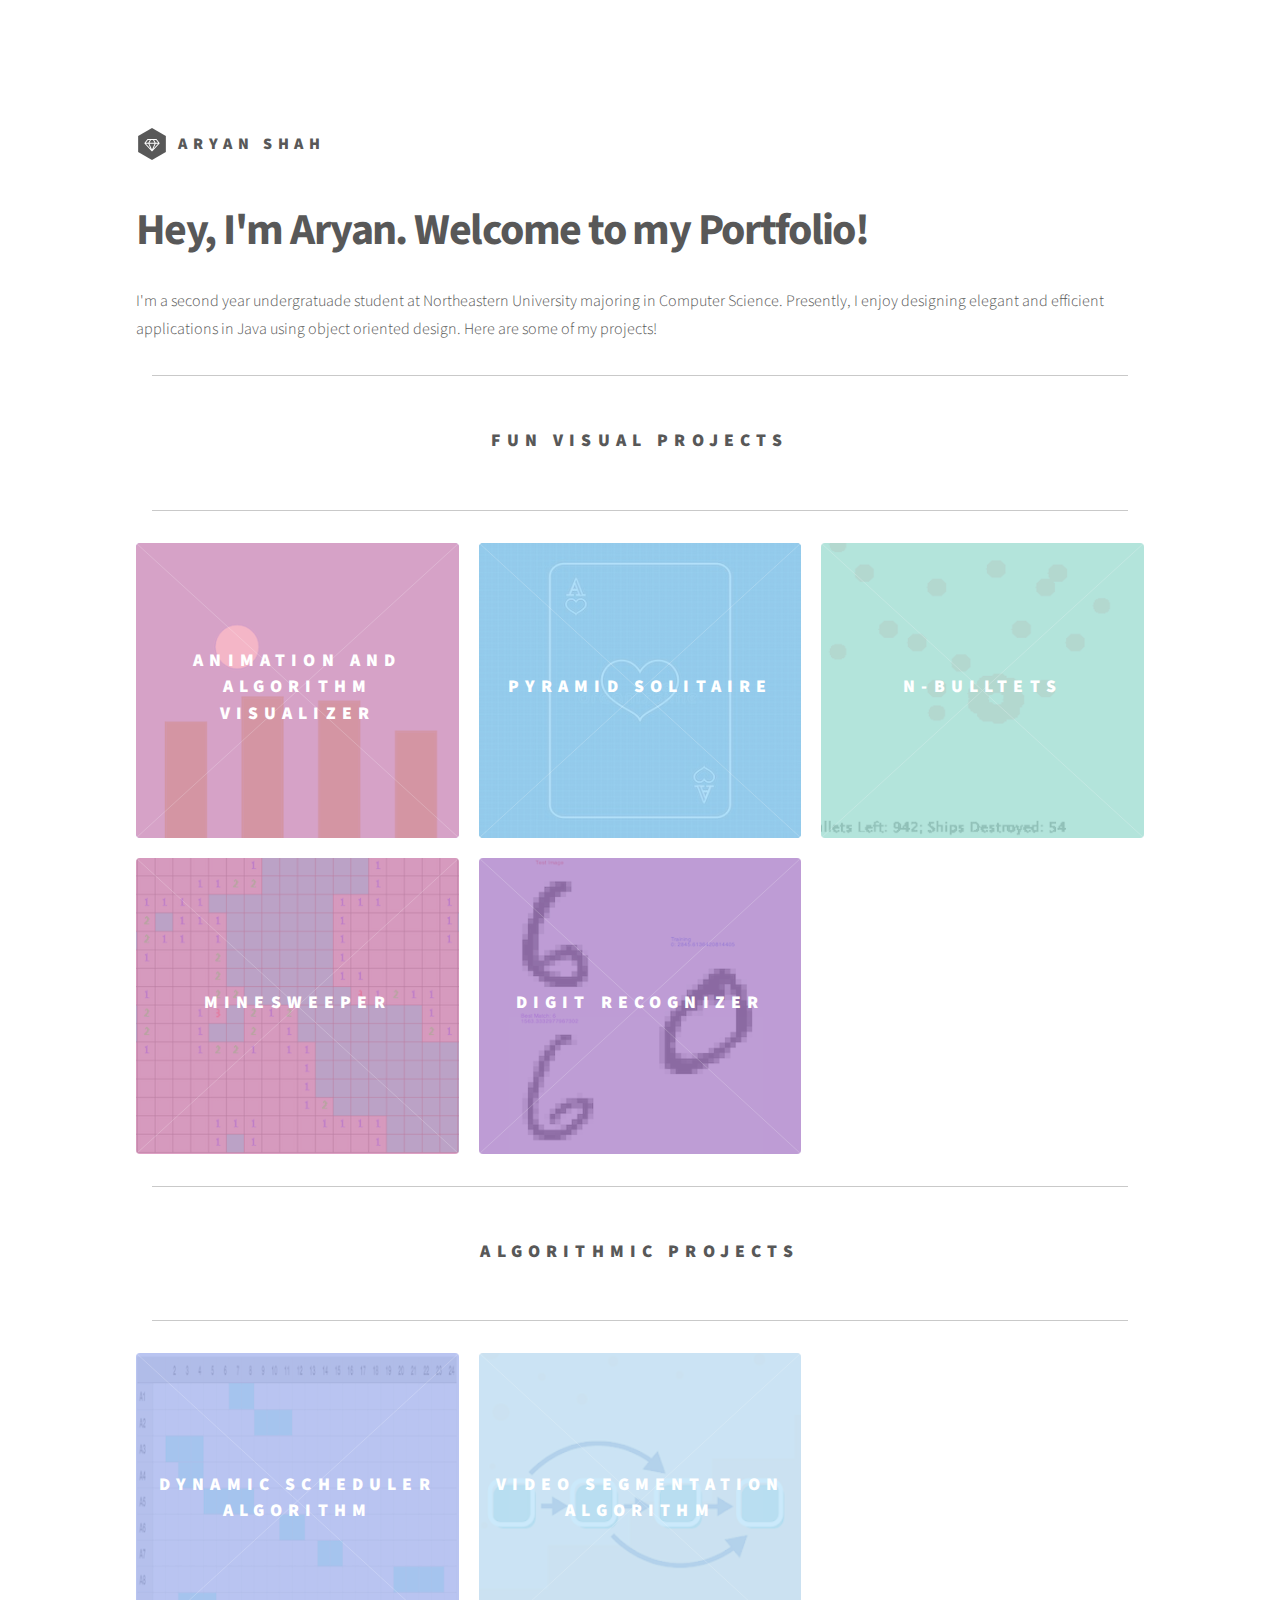
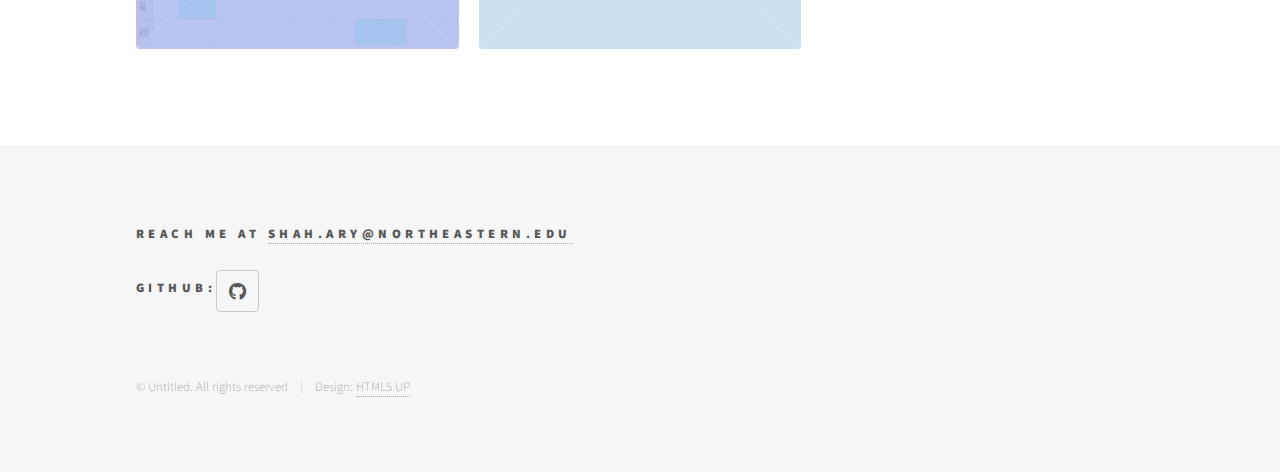
==== commit 9d2ee31d: "Fix grammatical error in index" ====
--- a/index.html
+++ b/index.html
@@ -31,7 +31,7 @@
 						<div class="inner">
 							<header>
 								<h1>Hey, I'm Aryan. Welcome to my Portfolio!</h1>
-								<p>I'm a second year undergratuade student at Northeastern University majoring in Computer Science. Currently, I'm enjoying  
+								<p>I'm a second year undergratuade student at Northeastern University majoring in Computer Science. Presently, I enjoy  
 									designing elegant and efficient applications in Java using object oriented design. Here are some of my projects!
 								</p> 
 							</header>
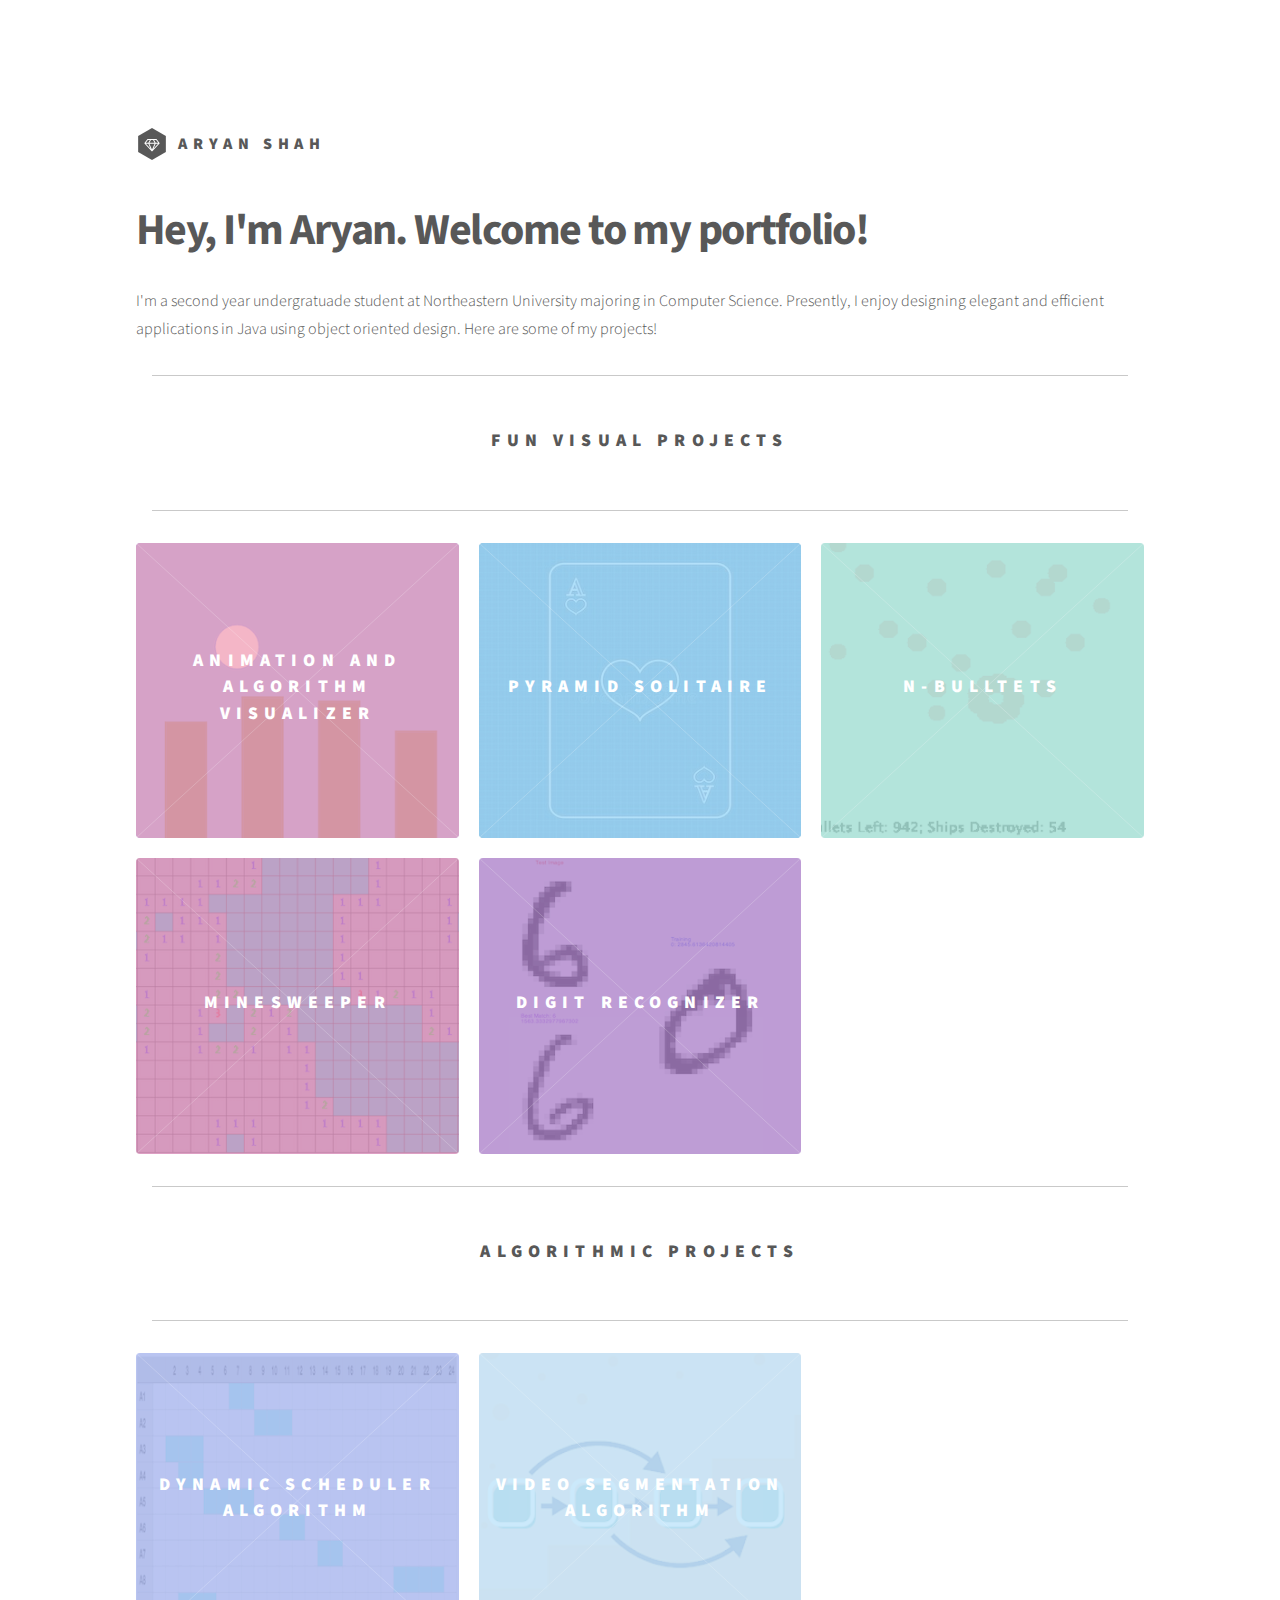
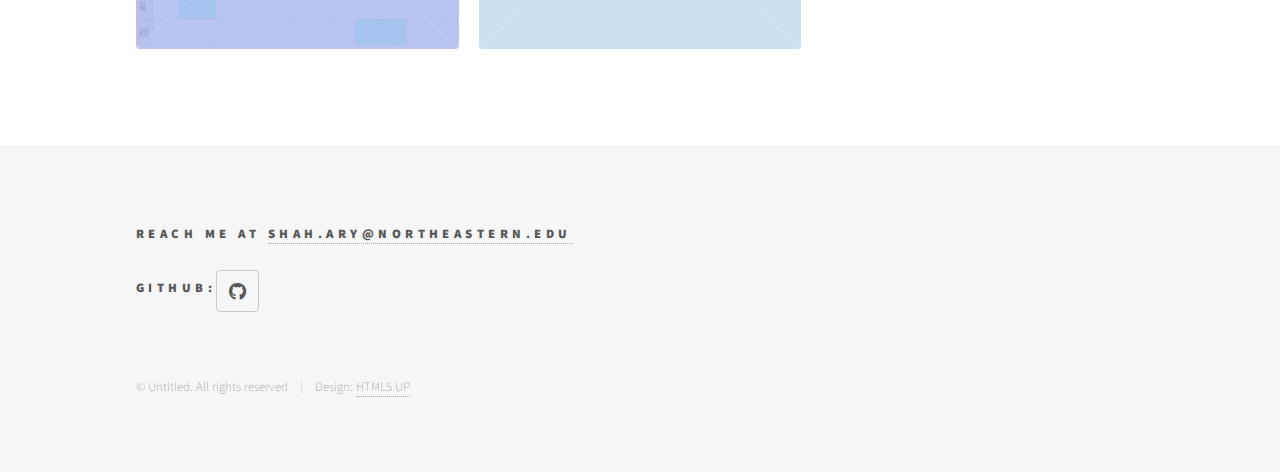
==== commit b652aae6: "Fix title bug" ====
--- a/index.html
+++ b/index.html
@@ -30,7 +30,7 @@
 					<div id="main">
 						<div class="inner">
 							<header>
-								<h1>Hey, I'm Aryan. Welcome to my Portfolio!</h1>
+								<h1>Hey, I'm Aryan. Welcome to my portfolio!</h1>
 								<p>I'm a second year undergratuade student at Northeastern University majoring in Computer Science. Presently, I enjoy  
 									designing elegant and efficient applications in Java using object oriented design. Here are some of my projects!
 								</p> 
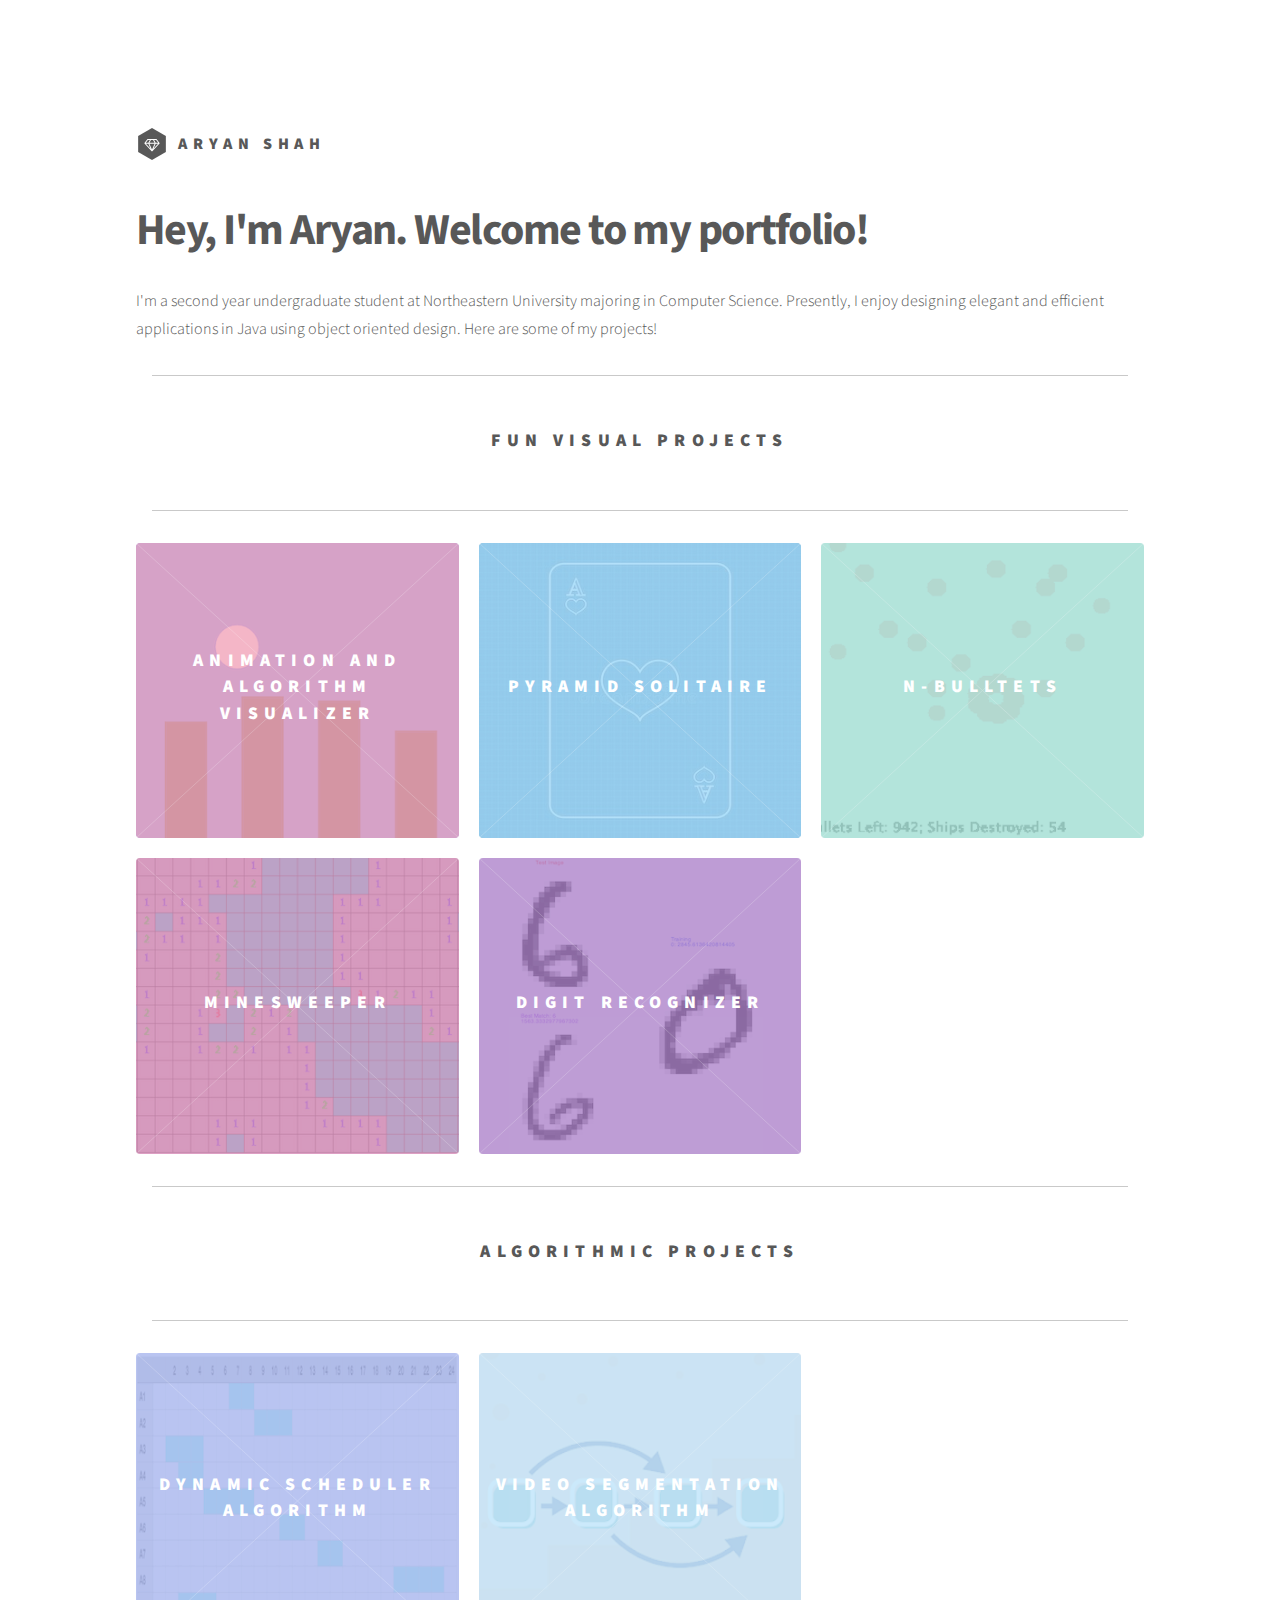
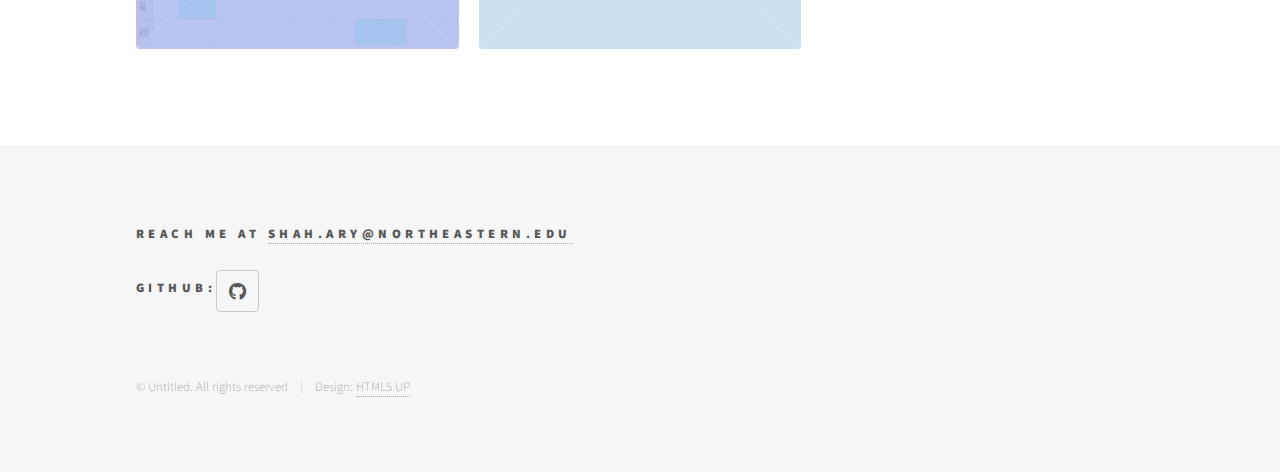
==== commit 8d6ebb48: "Fix modal body and a spelling error" ====
--- a/index.html
+++ b/index.html
@@ -31,7 +31,7 @@
 						<div class="inner">
 							<header>
 								<h1>Hey, I'm Aryan. Welcome to my portfolio!</h1>
-								<p>I'm a second year undergratuade student at Northeastern University majoring in Computer Science. Presently, I enjoy  
+								<p>I'm a second year undergraduate student at Northeastern University majoring in Computer Science. Presently, I enjoy  
 									designing elegant and efficient applications in Java using object oriented design. Here are some of my projects!
 								</p> 
 							</header>
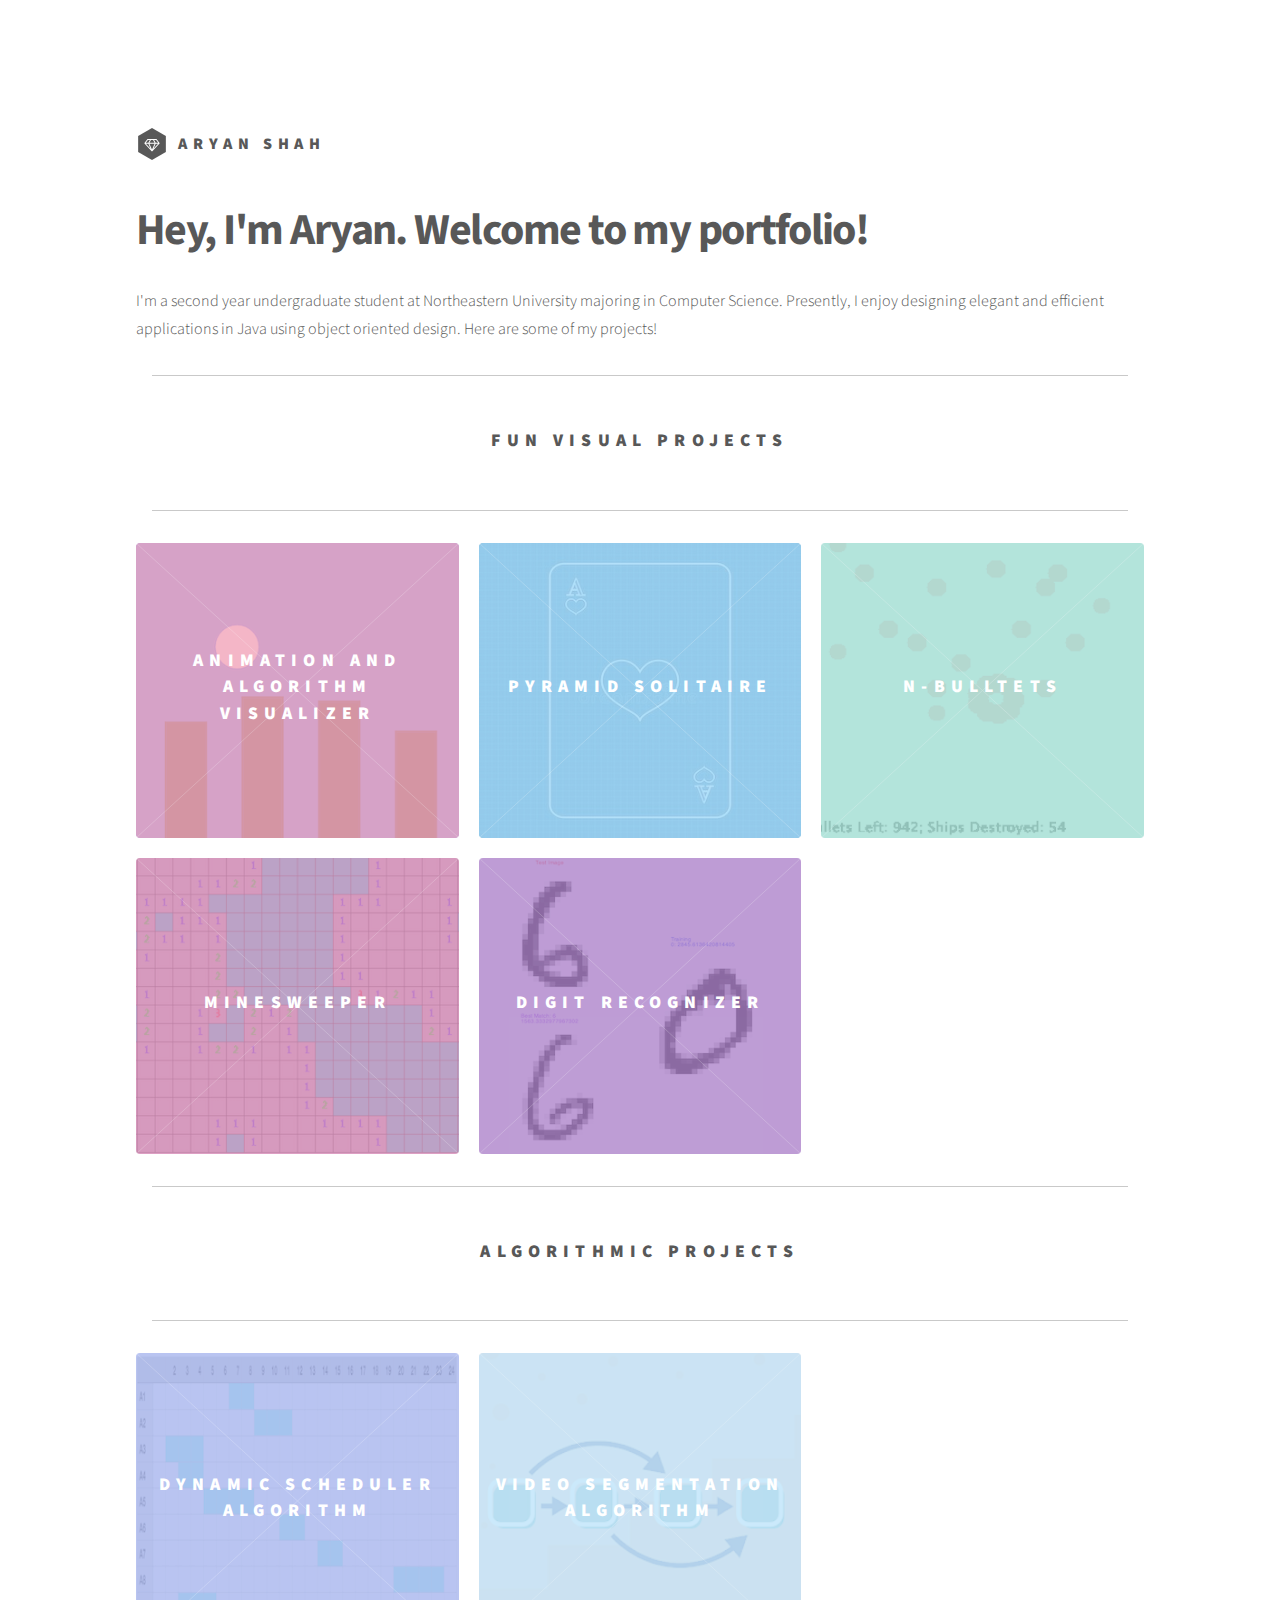
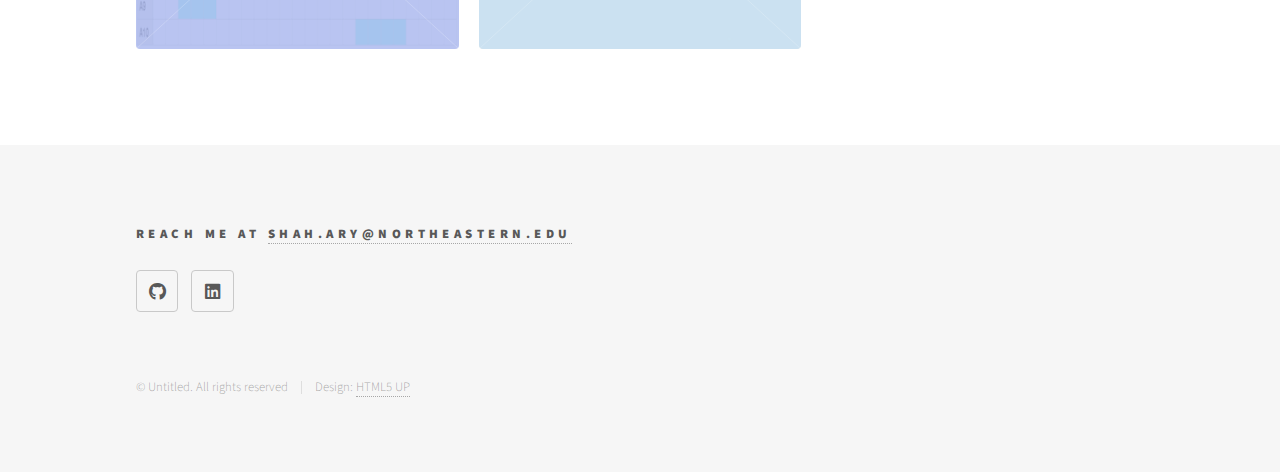
==== commit cb5d3ce9: "Add linkedin link" ====
--- a/index.html
+++ b/index.html
@@ -118,7 +118,7 @@
 									<a href="show-segmentation.html">
 										<h2>Video Segmentation Algorithm</h2>
 										<div class="content">
-											<p class="bold">A dynamic programming algorithm that provides an optimal paritioning of clips from 3 different cameras to maximize video quality.</p>
+											<p class="bold">A dynamic programming algorithm that provides an optimal partitioning of clips from 3 different cameras to maximize video quality.</p>
 										</div>
 									</a>
 							</section>
@@ -131,7 +131,10 @@
 							<section>
 								<h5>Reach me at <a href="mailto:shah.ary@northeastern.edu">shah.ary@northeastern.edu</a></h5>
 								<div>
-									<h5 style="float: left; margin: auto; padding-top: 1.5%;">GitHub:</h5><a style="float: left;" href="https://github.com/aryanshah701" target= "_blank" class="icon brands style2 fa-github"><span class="label">GitHub</span></a>
+									<a style="float: left; margin-right: 2%;" href="https://github.com/aryanshah701" target= "_blank" class="icon brands style2 fa-github"><span class="label">GitHub</span></a>
+								</div>
+								<div>
+									<a style="float: left;" href="https://www.linkedin.com/in/aryanshah791/" target= "_blank" class="icon brands style2 fa-linkedin"><span class="label">LinkedIn</span></a>
 								</div>
 							</section>
 							<ul class="copyright">
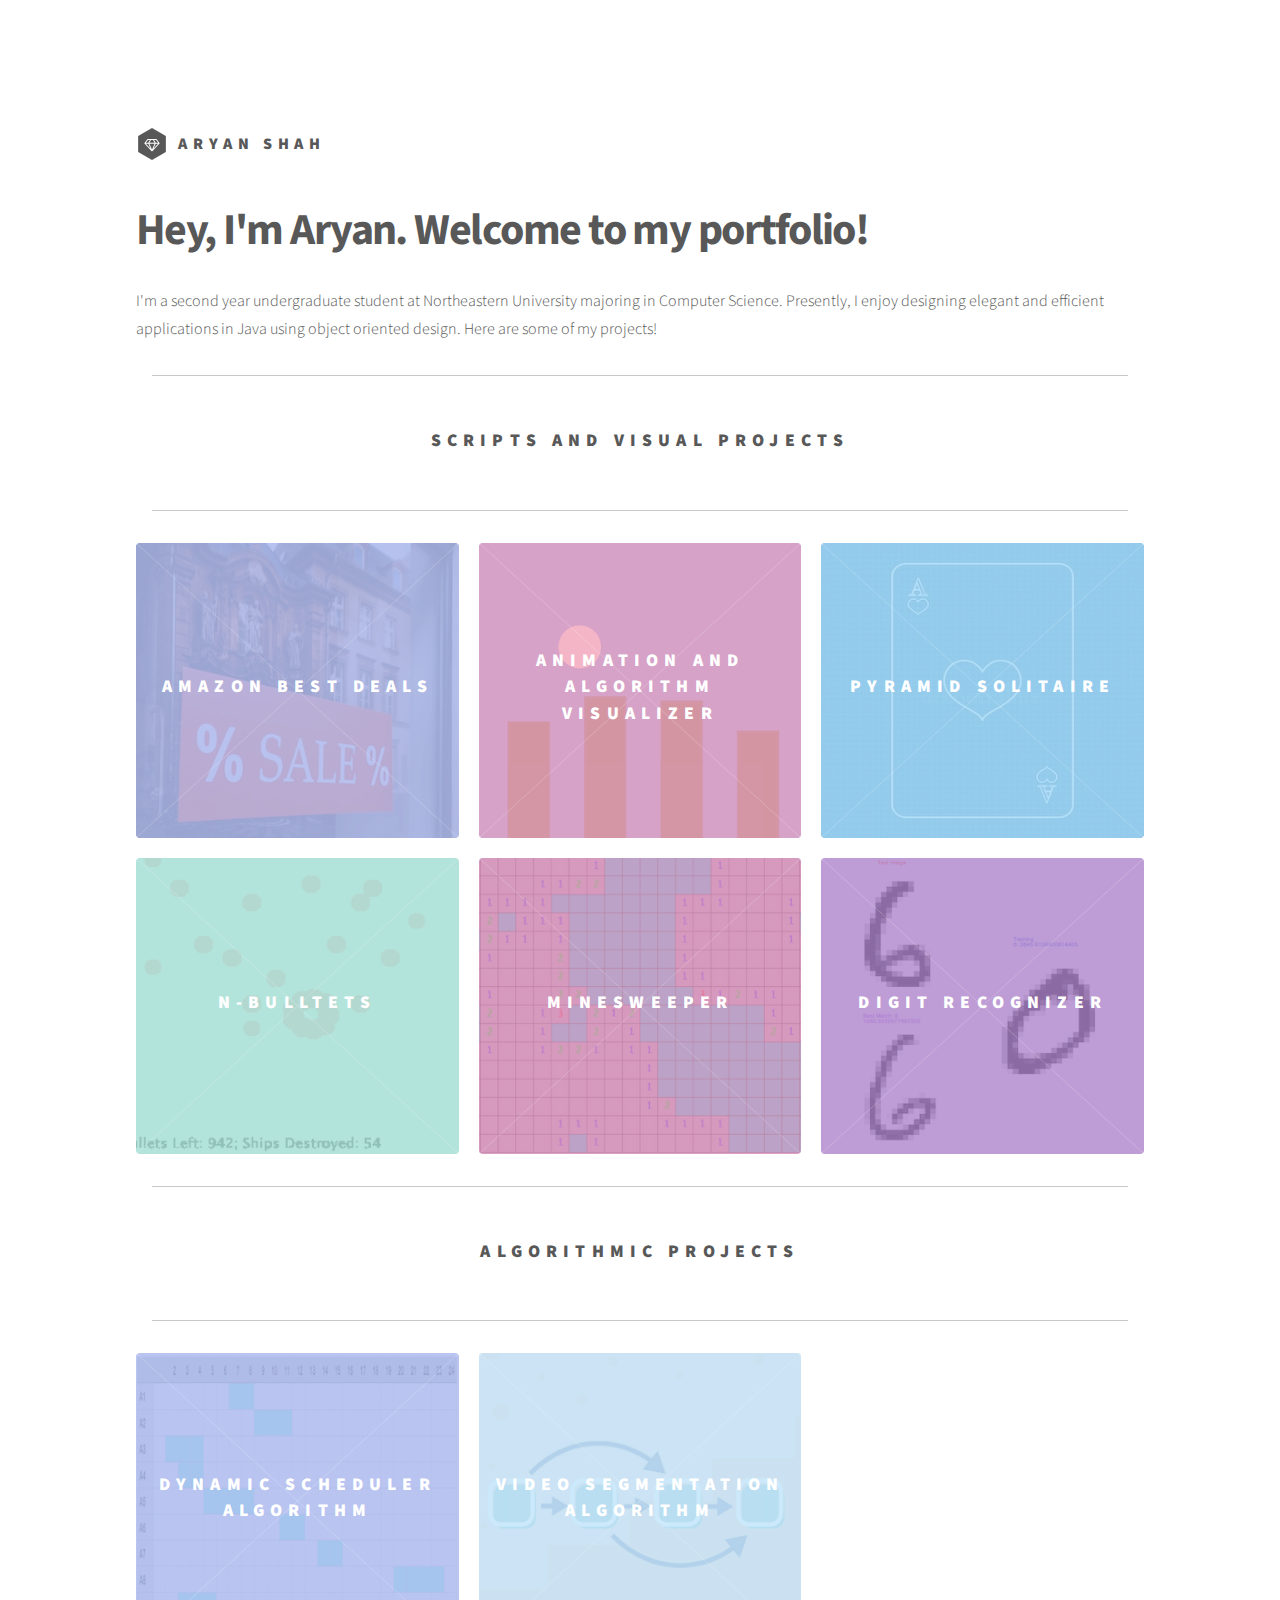
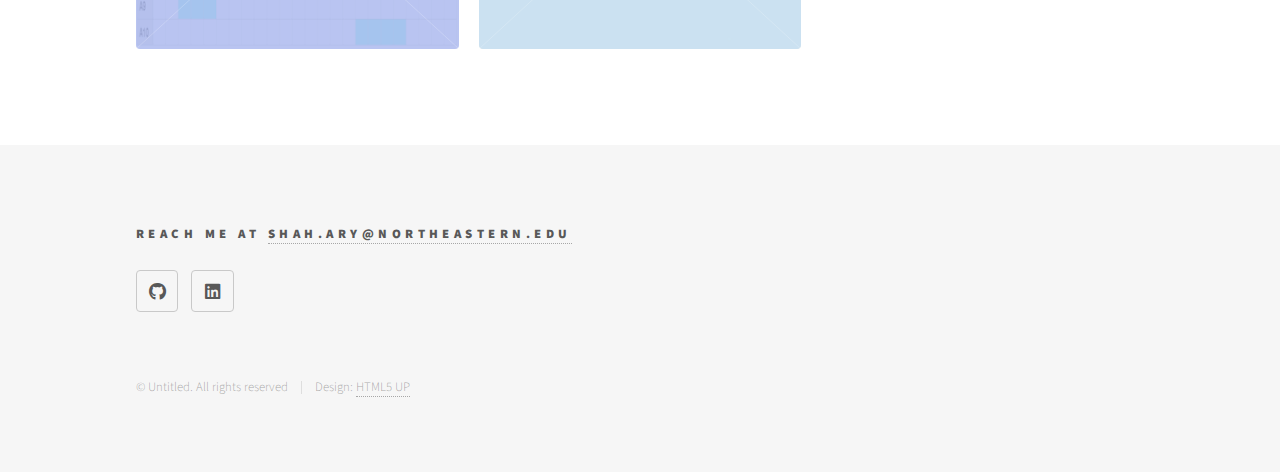
==== commit 48e6a640: "Add Amazon Best Deals projects and detailed project descriptions for visualizer, best-deals, segment" ====
--- a/index.html
+++ b/index.html
@@ -36,9 +36,21 @@
 								</p> 
 							</header>
 							<hr>
-							<h2 class="tiles-title">Fun Visual Projects</h2>
+							<h2 class="tiles-title">Scripts and Visual Projects</h2>
 							<hr>
 							<section class="tiles">
+								<article class="style6">
+									<span class="image">
+										<img src="images/sale.jpg" alt="" />
+									</span>
+									<a href="show-deals.html">
+										<h2>Amazon Best Deals</h2>
+										<div class="content">
+											<p class="bold">A python web scraper that searches for the best deal and cheapest price for a product you are looking for.
+											</p>
+										</div>
+									</a>
+								</article>
 								<article class="style1">
 									<span class="image">
 										<img src="images/buildings.png" alt="" />
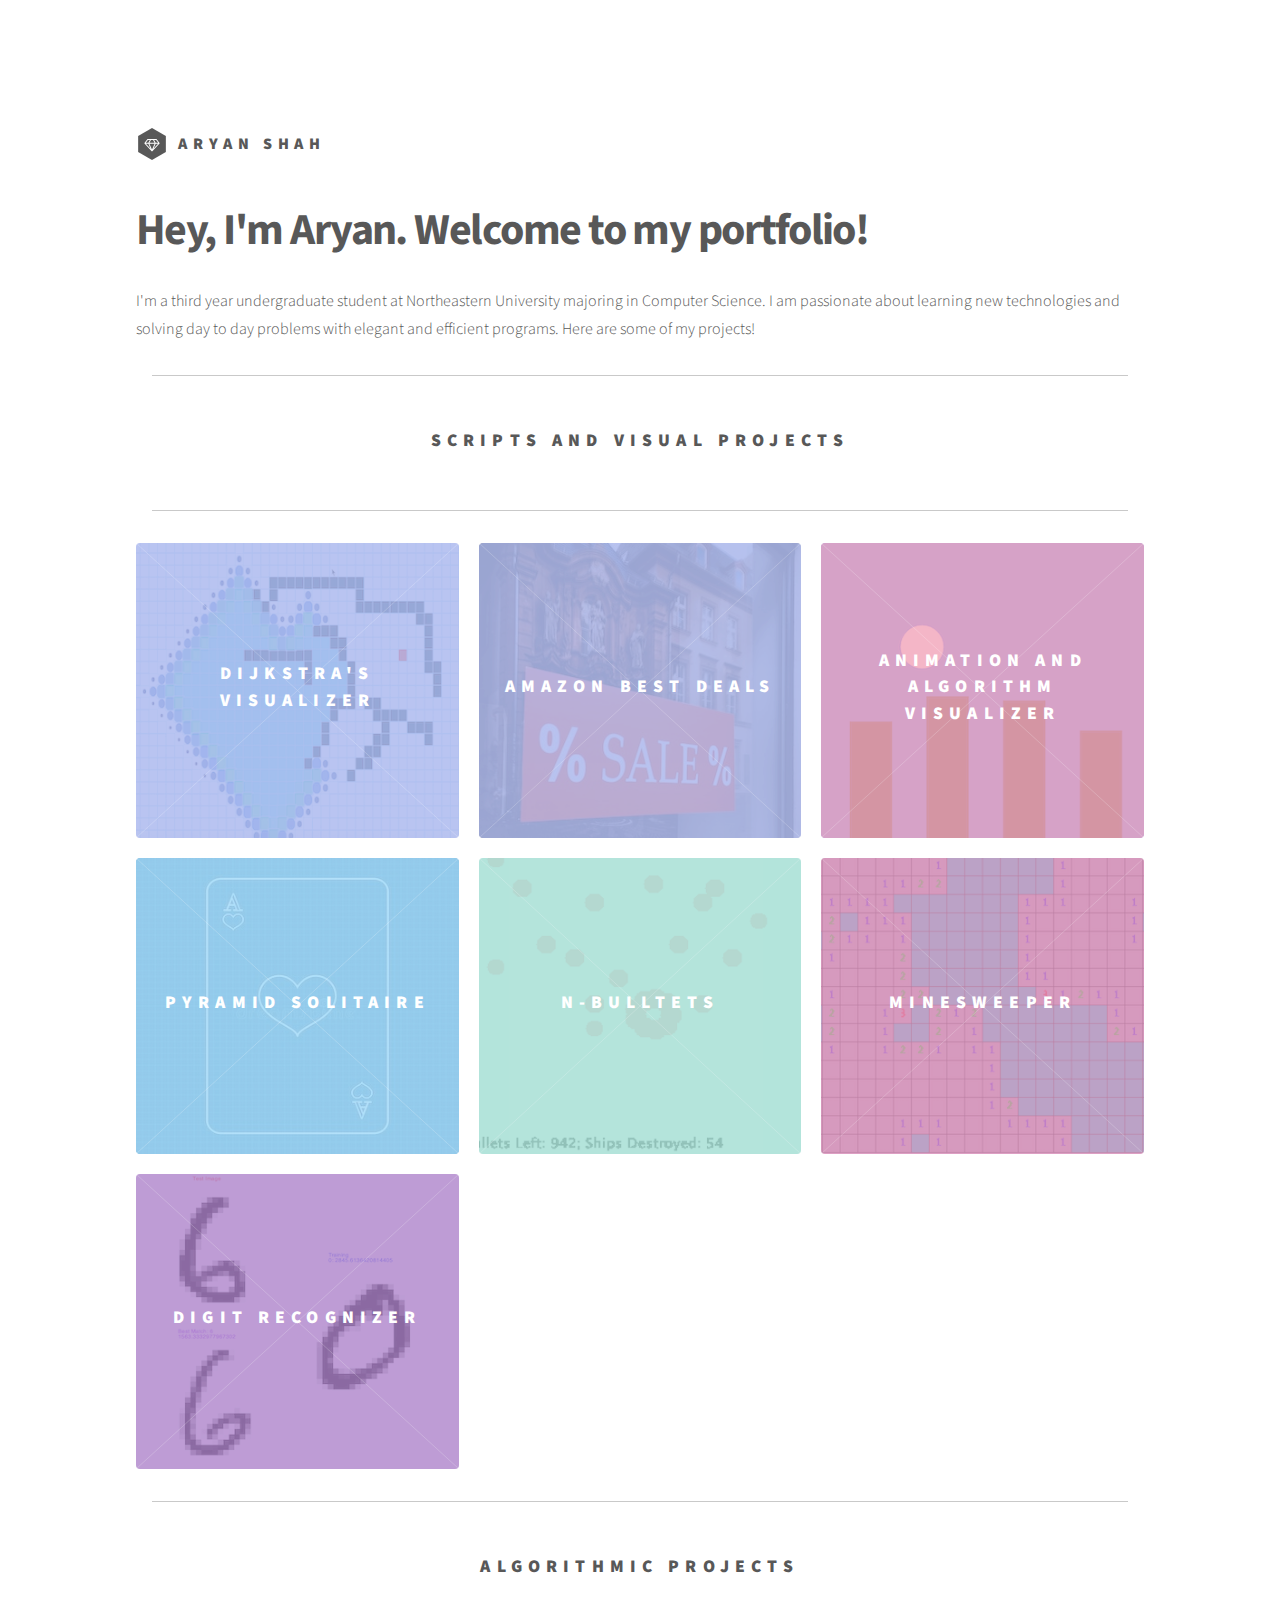
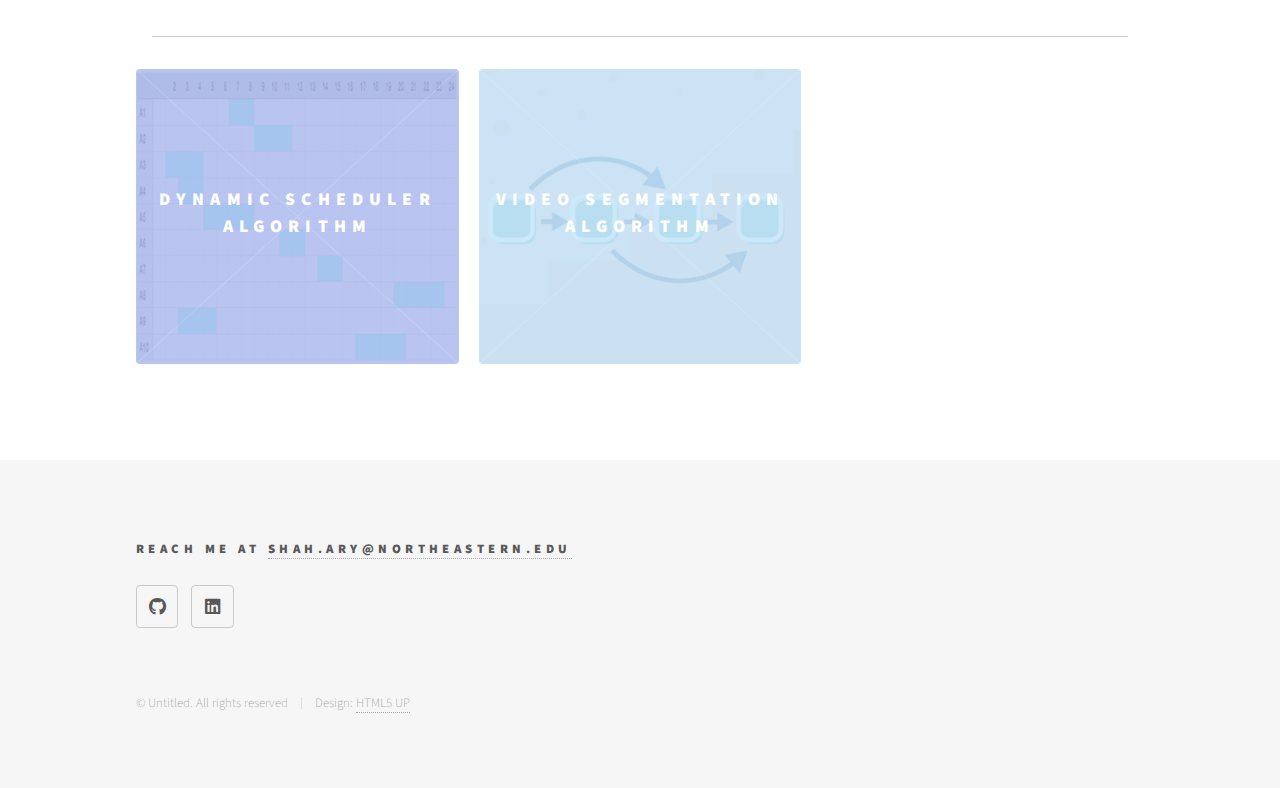
==== commit 9a307742: "Add dijkstra's visualizer page" ====
--- a/index.html
+++ b/index.html
@@ -31,14 +31,27 @@
 						<div class="inner">
 							<header>
 								<h1>Hey, I'm Aryan. Welcome to my portfolio!</h1>
-								<p>I'm a second year undergraduate student at Northeastern University majoring in Computer Science. Presently, I enjoy  
-									designing elegant and efficient applications in Java using object oriented design. Here are some of my projects!
+								<p>I'm a third year undergraduate student at Northeastern University majoring in Computer Science. I am passionate
+									about learning new technologies and solving day to day problems with elegant and efficient programs.
+									Here are some of my projects!
 								</p> 
 							</header>
 							<hr>
 							<h2 class="tiles-title">Scripts and Visual Projects</h2>
 							<hr>
 							<section class="tiles">
+								<article class="style6">
+									<span class="image">
+										<img src="images/pathfinding-home.png" alt="" />
+									</span>
+									<a href="show-pathfinder.html">
+										<h2>Dijkstra's Visualizer</h2>
+										<div class="content">
+											<p class="bold">A react application that visualizes Dijkstra's pathfinding algorithm in a really cool way!
+											</p>
+										</div>
+									</a>
+								</article>
 								<article class="style6">
 									<span class="image">
 										<img src="images/sale.jpg" alt="" />
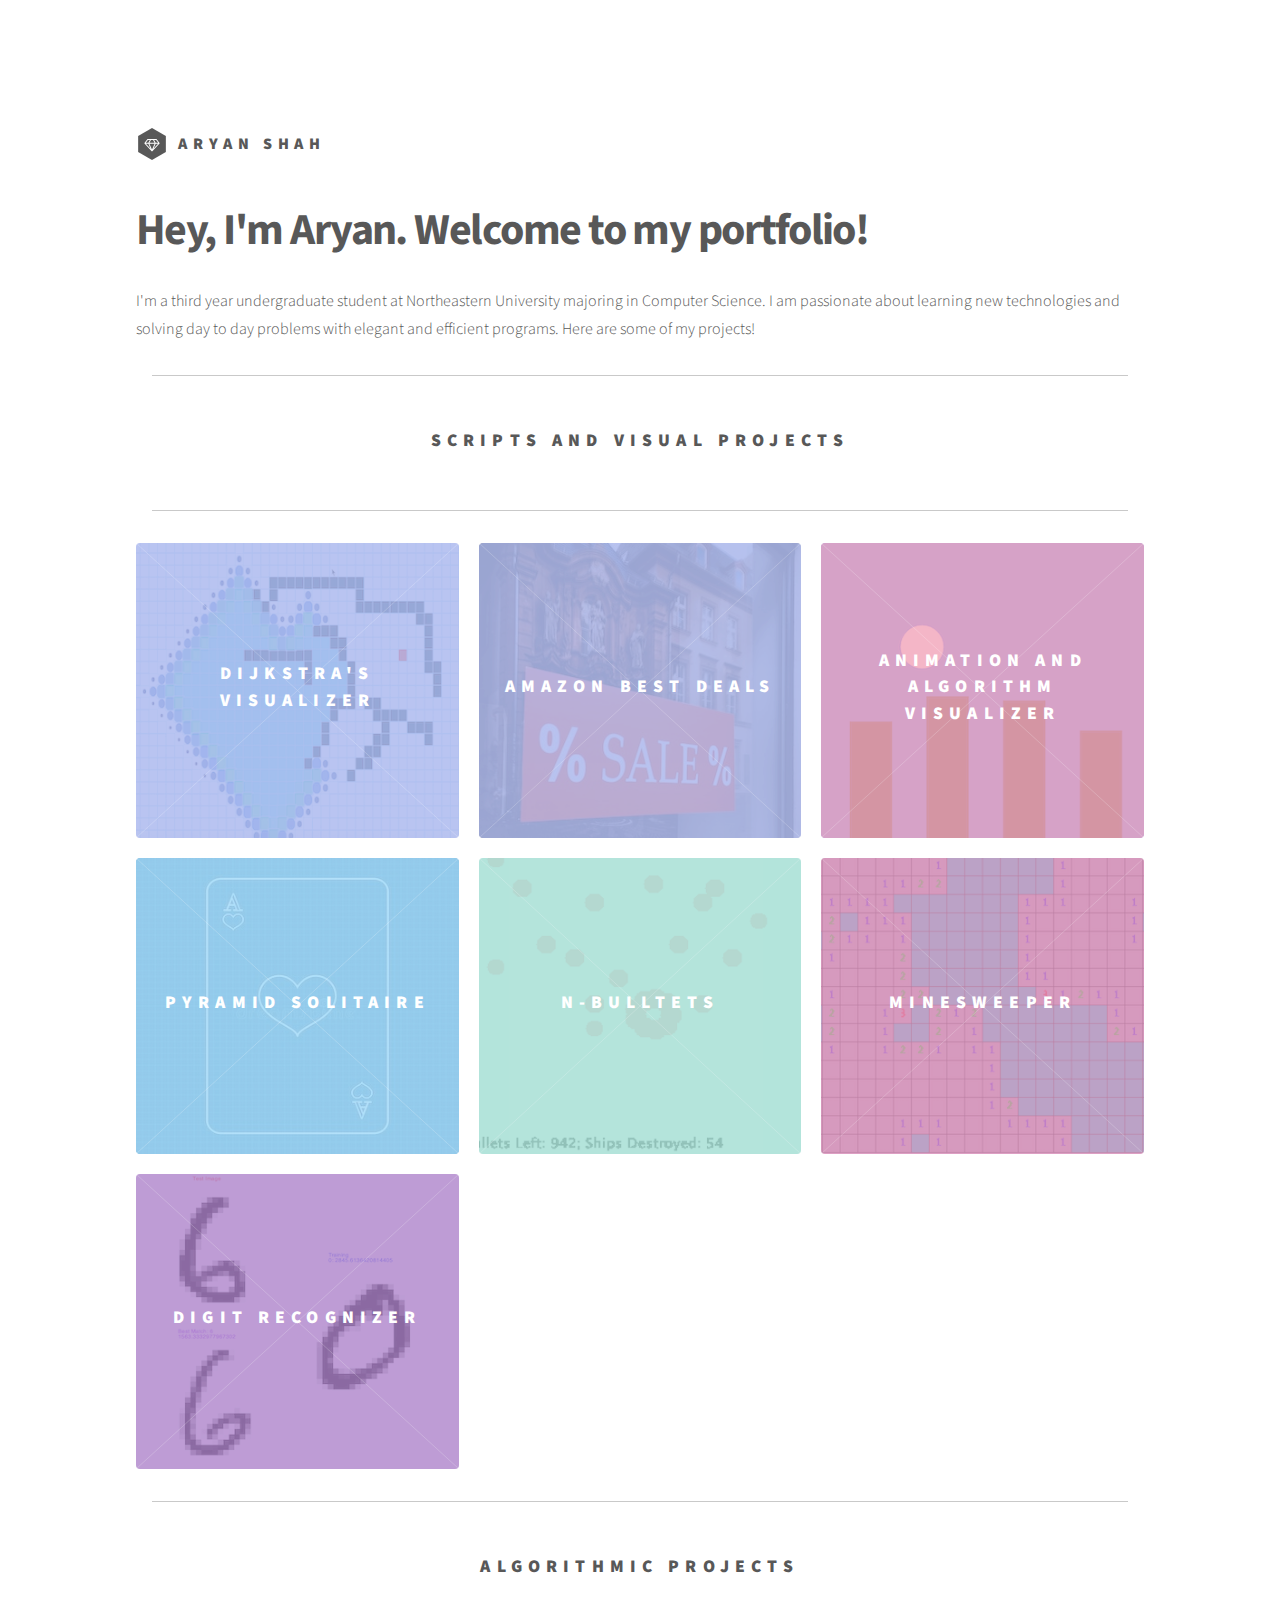
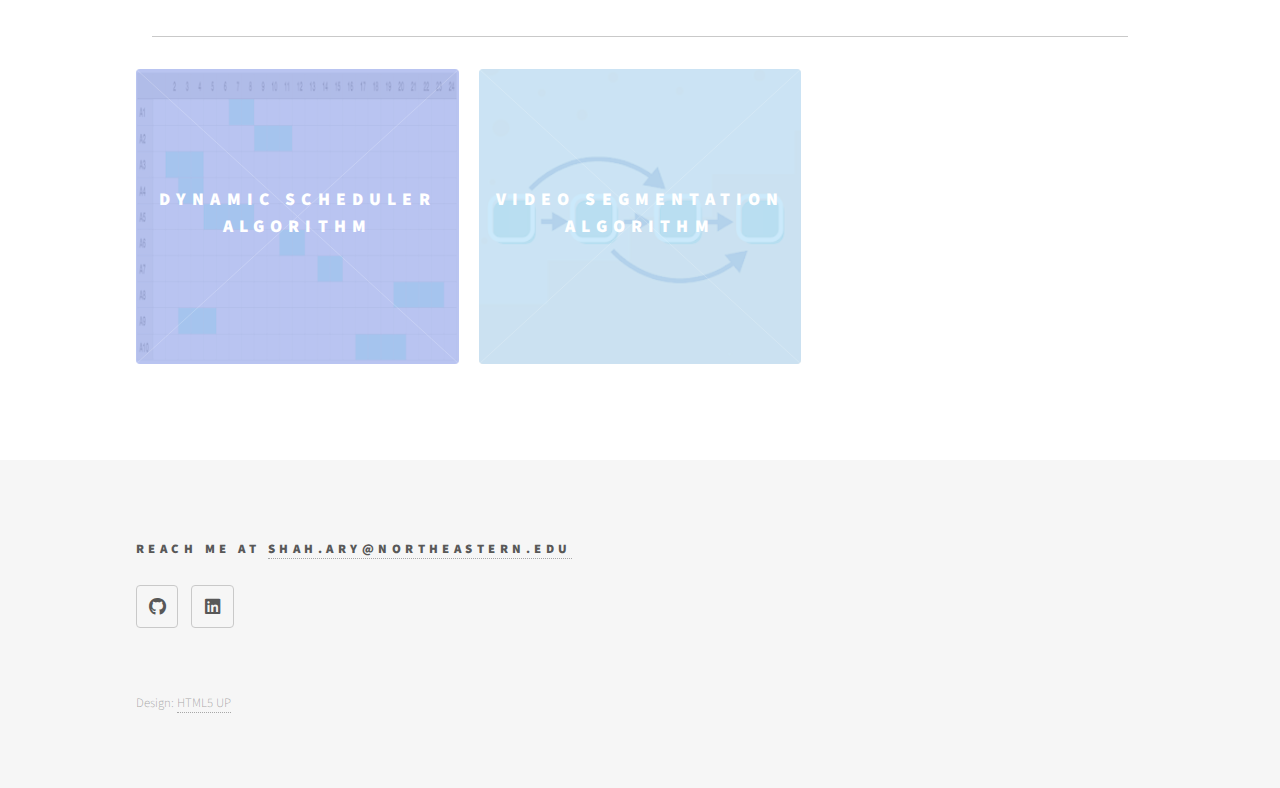
==== commit 0b127632: "Change footer text" ====
--- a/index.html
+++ b/index.html
@@ -163,7 +163,7 @@
 								</div>
 							</section>
 							<ul class="copyright">
-								<li>&copy; Untitled. All rights reserved</li><li>Design: <a href="http://html5up.net">HTML5 UP</a></li>
+								<li>Design: <a href="http://html5up.net">HTML5 UP</a></li>
 							</ul>
 						</div>
 					</footer>
